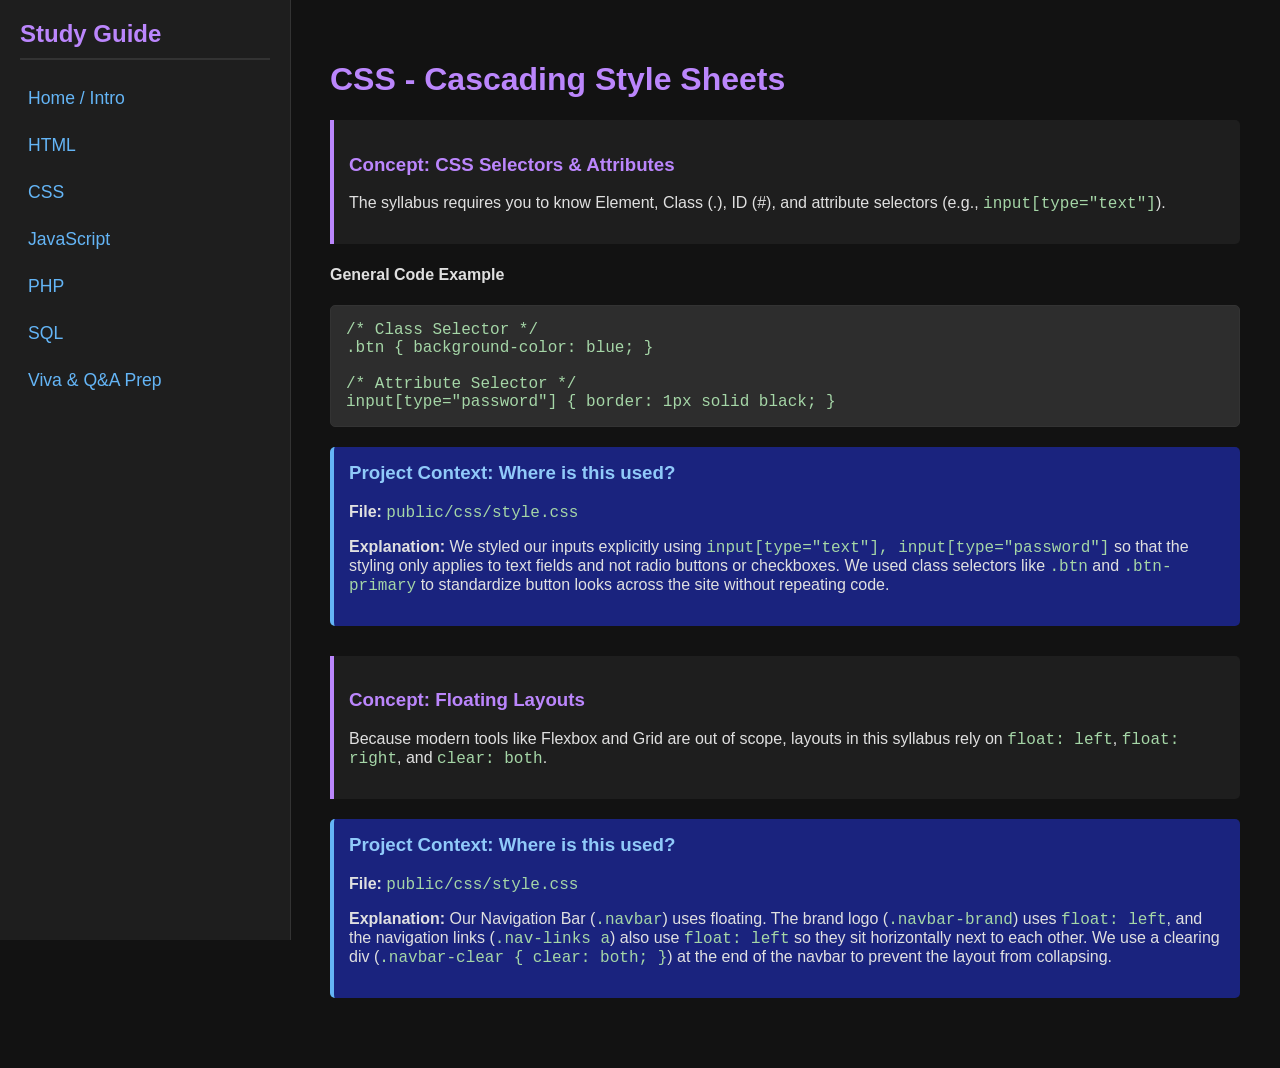
==== GUIDE/css.html @ c11701c4 "docs: add comprehensive study guide and viva prep" ====
<!DOCTYPE html>
<html lang="en">
<head>
    <meta charset="UTF-8">
    <meta name="viewport" content="width=device-width, initial-scale=1.0">
    <title>CSS - Cascading Style Sheets - Study Guide</title>
    <link rel="stylesheet" href="assets/style.css">
</head>
<body>
    <div class="sidebar">
        <h2>Study Guide</h2>
        <ul>
            <li><a href="index.html">Home / Intro</a></li>
            <li><a href="html.html">HTML</a></li>
            <li><a href="css.html">CSS</a></li>
            <li><a href="js.html">JavaScript</a></li>
            <li><a href="php.html">PHP</a></li>
            <li><a href="sql.html">SQL</a></li>
            <li><a href="viva.html">Viva & Q&A Prep</a></li>
        </ul>
    </div>
    <div class="content">
        <h1>CSS - Cascading Style Sheets</h1>
        
<div class="concept-box">
    <h3>Concept: CSS Selectors & Attributes</h3>
    <p>The syllabus requires you to know Element, Class (.), ID (#), and attribute selectors (e.g., <code>input[type="text"]</code>).</p>
</div>

<div class="code-example">
    <h4>General Code Example</h4>
    <pre><code>/* Class Selector */
.btn { background-color: blue; }

/* Attribute Selector */
input[type="password"] { border: 1px solid black; }</code></pre>
</div>

<div class="project-context">
    <h3>Project Context: Where is this used?</h3>
    <p><strong>File:</strong> <code>public/css/style.css</code></p>
    <p><strong>Explanation:</strong> We styled our inputs explicitly using <code>input[type="text"], input[type="password"]</code> so that the styling only applies to text fields and not radio buttons or checkboxes. We used class selectors like <code>.btn</code> and <code>.btn-primary</code> to standardize button looks across the site without repeating code.</p>
</div>

<div class="concept-box">
    <h3>Concept: Floating Layouts</h3>
    <p>Because modern tools like Flexbox and Grid are out of scope, layouts in this syllabus rely on <code>float: left</code>, <code>float: right</code>, and <code>clear: both</code>.</p>
</div>

<div class="project-context">
    <h3>Project Context: Where is this used?</h3>
    <p><strong>File:</strong> <code>public/css/style.css</code></p>
    <p><strong>Explanation:</strong> Our Navigation Bar (<code>.navbar</code>) uses floating. The brand logo (<code>.navbar-brand</code>) uses <code>float: left</code>, and the navigation links (<code>.nav-links a</code>) also use <code>float: left</code> so they sit horizontally next to each other. We use a clearing div (<code>.navbar-clear { clear: both; }</code>) at the end of the navbar to prevent the layout from collapsing.</p>
</div>

    </div>
</body>
</html>
---- GUIDE/assets/style.css ----
:root {
    --bg-color: #121212;
    --sidebar-bg: #1e1e1e;
    --text-color: #e0e0e0;
    --link-color: #64b5f6;
    --link-hover: #90caf9;
    --border-color: #333333;
    --code-bg: #2d2d2d;
    --accent: #bb86fc;
}

body {
    margin: 0;
    font-family: 'Segoe UI', Tahoma, Geneva, Verdana, sans-serif;
    background-color: var(--bg-color);
    color: var(--text-color);
    display: flex;
    min-height: 100vh;
}

.sidebar {
    width: 250px;
    background-color: var(--sidebar-bg);
    padding: 20px;
    border-right: 1px solid var(--border-color);
    position: fixed;
    height: 100vh;
    overflow-y: auto;
}

.sidebar h2 {
    color: var(--accent);
    margin-top: 0;
    border-bottom: 2px solid var(--border-color);
    padding-bottom: 10px;
}

.sidebar ul {
    list-style-type: none;
    padding: 0;
}

.sidebar ul li {
    margin-bottom: 10px;
}

.sidebar ul li a {
    color: var(--link-color);
    text-decoration: none;
    font-size: 1.1em;
    display: block;
    padding: 8px;
    border-radius: 4px;
}

.sidebar ul li a:hover {
    background-color: var(--border-color);
    color: var(--link-hover);
}

.content {
    margin-left: 290px;
    padding: 40px;
    max-width: 1000px;
    flex-grow: 1;
}

h1, h2, h3 {
    color: var(--accent);
}

a {
    color: var(--link-color);
}

a:hover {
    color: var(--link-hover);
}

pre {
    background-color: var(--code-bg);
    padding: 15px;
    border-radius: 5px;
    overflow-x: auto;
    border: 1px solid var(--border-color);
}

code {
    font-family: 'Courier New', Courier, monospace;
    color: #a5d6a7;
}

.concept-box {
    background-color: var(--sidebar-bg);
    border-left: 4px solid var(--accent);
    padding: 15px;
    margin-bottom: 20px;
    border-radius: 0 5px 5px 0;
}

.code-example {
    margin-bottom: 20px;
}

.project-context {
    background-color: #1a237e; /* deep blue */
    padding: 15px;
    border-radius: 5px;
    margin-bottom: 30px;
    border-left: 4px solid #64b5f6;
}
.project-context h3 {
    color: #90caf9;
    margin-top: 0;
}
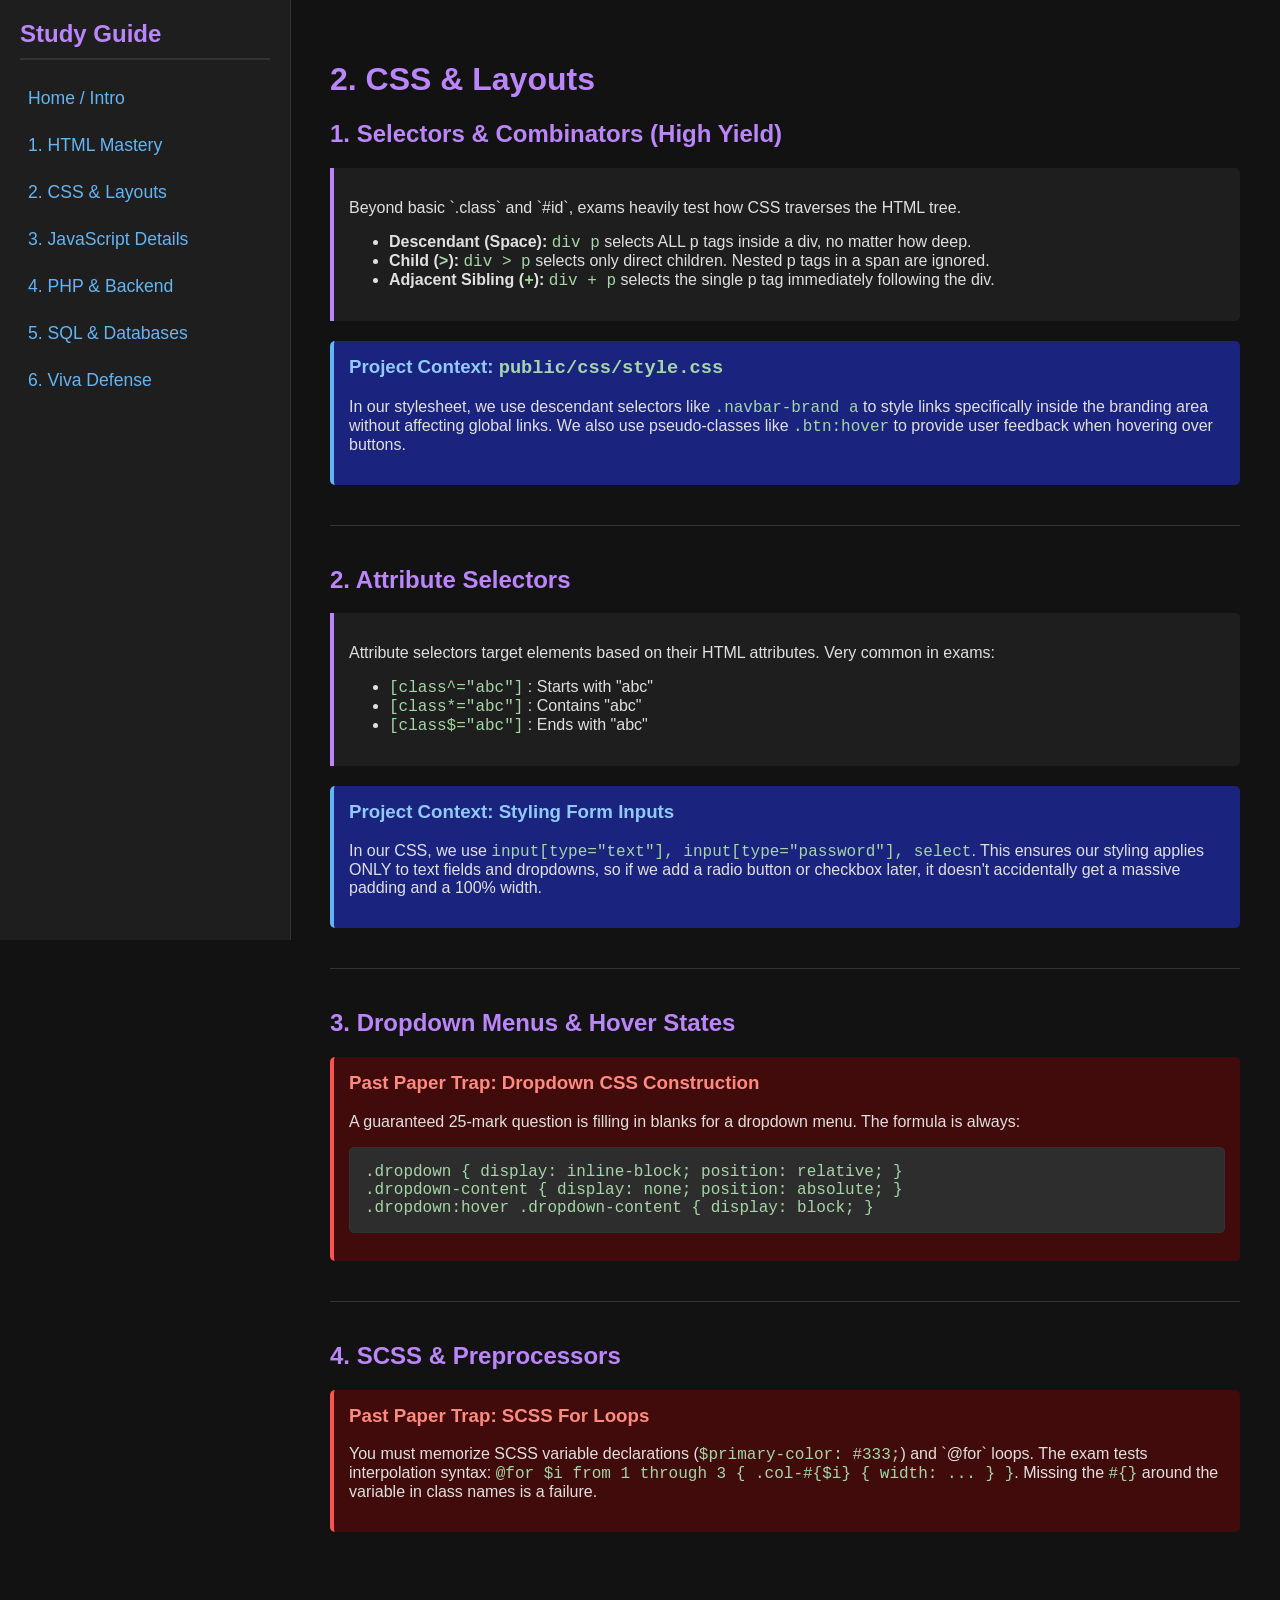
==== commit 30bf5591: "docs: overhaul study guide with massive detail, past paper traps, and codebase viva defense" ====
--- a/GUIDE/css.html
+++ b/GUIDE/css.html
@@ -4,54 +4,78 @@
 <head>
     <meta charset="UTF-8">
     <meta name="viewport" content="width=device-width, initial-scale=1.0">
-    <title>CSS - Cascading Style Sheets - Study Guide</title>
+    <title>2. CSS & Layouts - Comprehensive Study Guide</title>
     <link rel="stylesheet" href="assets/style.css">
+    <style>
+        .concept-box { background-color: #1e1e1e; border-left: 4px solid #bb86fc; padding: 15px; margin-bottom: 20px; border-radius: 0 5px 5px 0; }
+        .code-example { margin-bottom: 20px; }
+        .project-context { background-color: #1a237e; padding: 15px; border-radius: 5px; margin-bottom: 30px; border-left: 4px solid #64b5f6; }
+        .project-context h3 { color: #90caf9; margin-top: 0; }
+        .past-paper-trap { background-color: #420b0b; padding: 15px; border-radius: 5px; margin-bottom: 30px; border-left: 4px solid #ff5252; }
+        .past-paper-trap h3 { color: #ff8a80; margin-top: 0; }
+        hr { border: 0; height: 1px; background: #333; margin: 40px 0; }
+    </style>
 </head>
 <body>
     <div class="sidebar">
         <h2>Study Guide</h2>
         <ul>
             <li><a href="index.html">Home / Intro</a></li>
-            <li><a href="html.html">HTML</a></li>
-            <li><a href="css.html">CSS</a></li>
-            <li><a href="js.html">JavaScript</a></li>
-            <li><a href="php.html">PHP</a></li>
-            <li><a href="sql.html">SQL</a></li>
-            <li><a href="viva.html">Viva & Q&A Prep</a></li>
+            <li><a href="html.html">1. HTML Mastery</a></li>
+            <li><a href="css.html">2. CSS & Layouts</a></li>
+            <li><a href="js.html">3. JavaScript Details</a></li>
+            <li><a href="php.html">4. PHP & Backend</a></li>
+            <li><a href="sql.html">5. SQL & Databases</a></li>
+            <li><a href="viva.html">6. Viva Defense</a></li>
         </ul>
     </div>
     <div class="content">
-        <h1>CSS - Cascading Style Sheets</h1>
+        <h1>2. CSS & Layouts</h1>
         
+<h2>1. Selectors & Combinators (High Yield)</h2>
 <div class="concept-box">
-    <h3>Concept: CSS Selectors & Attributes</h3>
-    <p>The syllabus requires you to know Element, Class (.), ID (#), and attribute selectors (e.g., <code>input[type="text"]</code>).</p>
+    <p>Beyond basic `.class` and `#id`, exams heavily test how CSS traverses the HTML tree.</p>
+    <ul>
+        <li><strong>Descendant (Space):</strong> <code>div p</code> selects ALL p tags inside a div, no matter how deep.</li>
+        <li><strong>Child (<code>></code>):</strong> <code>div > p</code> selects only direct children. Nested p tags in a span are ignored.</li>
+        <li><strong>Adjacent Sibling (<code>+</code>):</strong> <code>div + p</code> selects the single p tag immediately following the div.</li>
+    </ul>
 </div>
+<div class="project-context">
+    <h3>Project Context: <code>public/css/style.css</code></h3>
+    <p>In our stylesheet, we use descendant selectors like <code>.navbar-brand a</code> to style links specifically inside the branding area without affecting global links. We also use pseudo-classes like <code>.btn:hover</code> to provide user feedback when hovering over buttons.</p>
+</div>
+<hr>
 
-<div class="code-example">
-    <h4>General Code Example</h4>
-    <pre><code>/* Class Selector */
-.btn { background-color: blue; }
+<h2>2. Attribute Selectors</h2>
+<div class="concept-box">
+    <p>Attribute selectors target elements based on their HTML attributes. Very common in exams:</p>
+    <ul>
+        <li><code>[class^="abc"]</code> : Starts with "abc"</li>
+        <li><code>[class*="abc"]</code> : Contains "abc"</li>
+        <li><code>[class$="abc"]</code> : Ends with "abc"</li>
+    </ul>
+</div>
+<div class="project-context">
+    <h3>Project Context: Styling Form Inputs</h3>
+    <p>In our CSS, we use <code>input[type="text"], input[type="password"], select</code>. This ensures our styling applies ONLY to text fields and dropdowns, so if we add a radio button or checkbox later, it doesn't accidentally get a massive padding and a 100% width.</p>
+</div>
+<hr>
 
-/* Attribute Selector */
-input[type="password"] { border: 1px solid black; }</code></pre>
+<h2>3. Dropdown Menus & Hover States</h2>
+<div class="past-paper-trap">
+    <h3>Past Paper Trap: Dropdown CSS Construction</h3>
+    <p>A guaranteed 25-mark question is filling in blanks for a dropdown menu. The formula is always:</p>
+    <pre><code>.dropdown { display: inline-block; position: relative; }
+.dropdown-content { display: none; position: absolute; }
+.dropdown:hover .dropdown-content { display: block; }</code></pre>
 </div>
+<hr>
 
-<div class="project-context">
-    <h3>Project Context: Where is this used?</h3>
-    <p><strong>File:</strong> <code>public/css/style.css</code></p>
-    <p><strong>Explanation:</strong> We styled our inputs explicitly using <code>input[type="text"], input[type="password"]</code> so that the styling only applies to text fields and not radio buttons or checkboxes. We used class selectors like <code>.btn</code> and <code>.btn-primary</code> to standardize button looks across the site without repeating code.</p>
-</div>
-
-<div class="concept-box">
-    <h3>Concept: Floating Layouts</h3>
-    <p>Because modern tools like Flexbox and Grid are out of scope, layouts in this syllabus rely on <code>float: left</code>, <code>float: right</code>, and <code>clear: both</code>.</p>
-</div>
-
-<div class="project-context">
-    <h3>Project Context: Where is this used?</h3>
-    <p><strong>File:</strong> <code>public/css/style.css</code></p>
-    <p><strong>Explanation:</strong> Our Navigation Bar (<code>.navbar</code>) uses floating. The brand logo (<code>.navbar-brand</code>) uses <code>float: left</code>, and the navigation links (<code>.nav-links a</code>) also use <code>float: left</code> so they sit horizontally next to each other. We use a clearing div (<code>.navbar-clear { clear: both; }</code>) at the end of the navbar to prevent the layout from collapsing.</p>
+<h2>4. SCSS & Preprocessors</h2>
+<div class="past-paper-trap">
+    <h3>Past Paper Trap: SCSS For Loops</h3>
+    <p>You must memorize SCSS variable declarations (<code>$primary-color: #333;</code>) and `@for` loops. The exam tests interpolation syntax: <code>@for $i from 1 through 3 { .col-#{$i} { width: ... } }</code>. Missing the <code>#{}</code> around the variable in class names is a failure.</p>
 </div>
 
     </div>
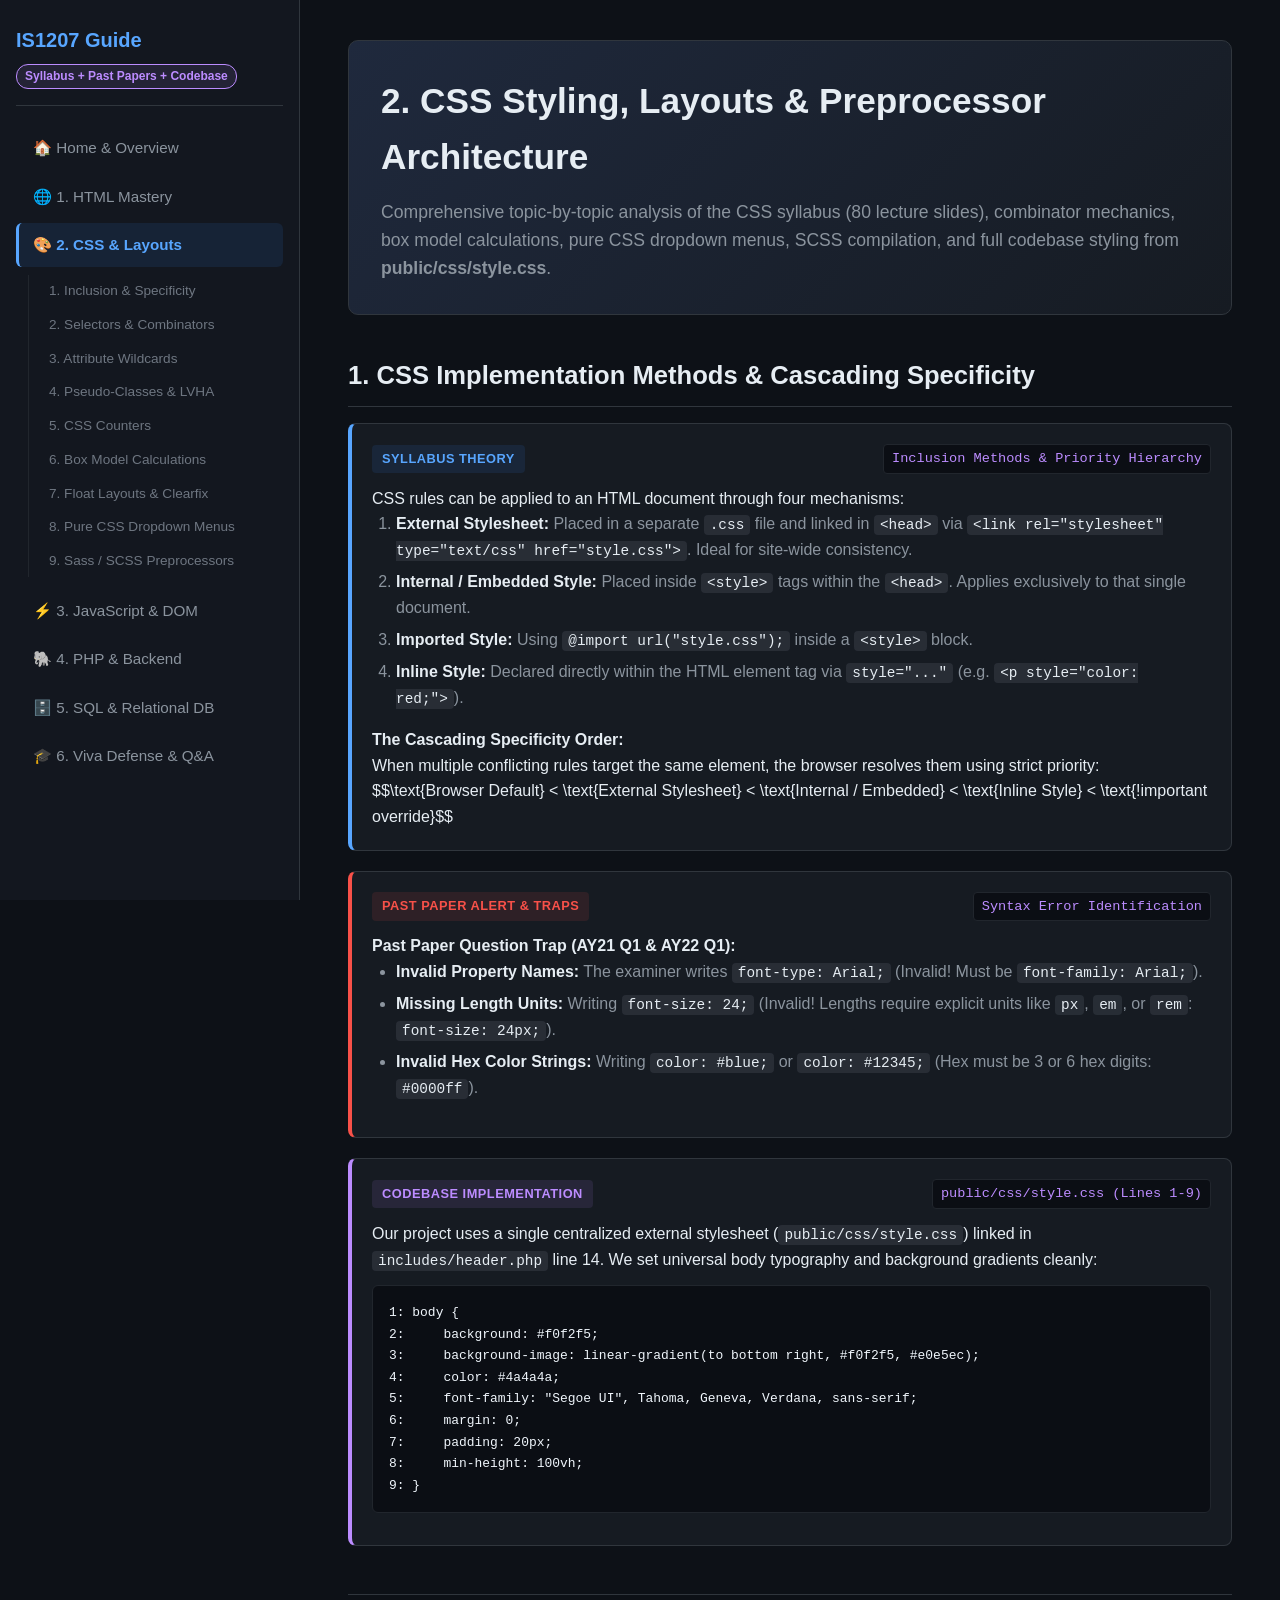
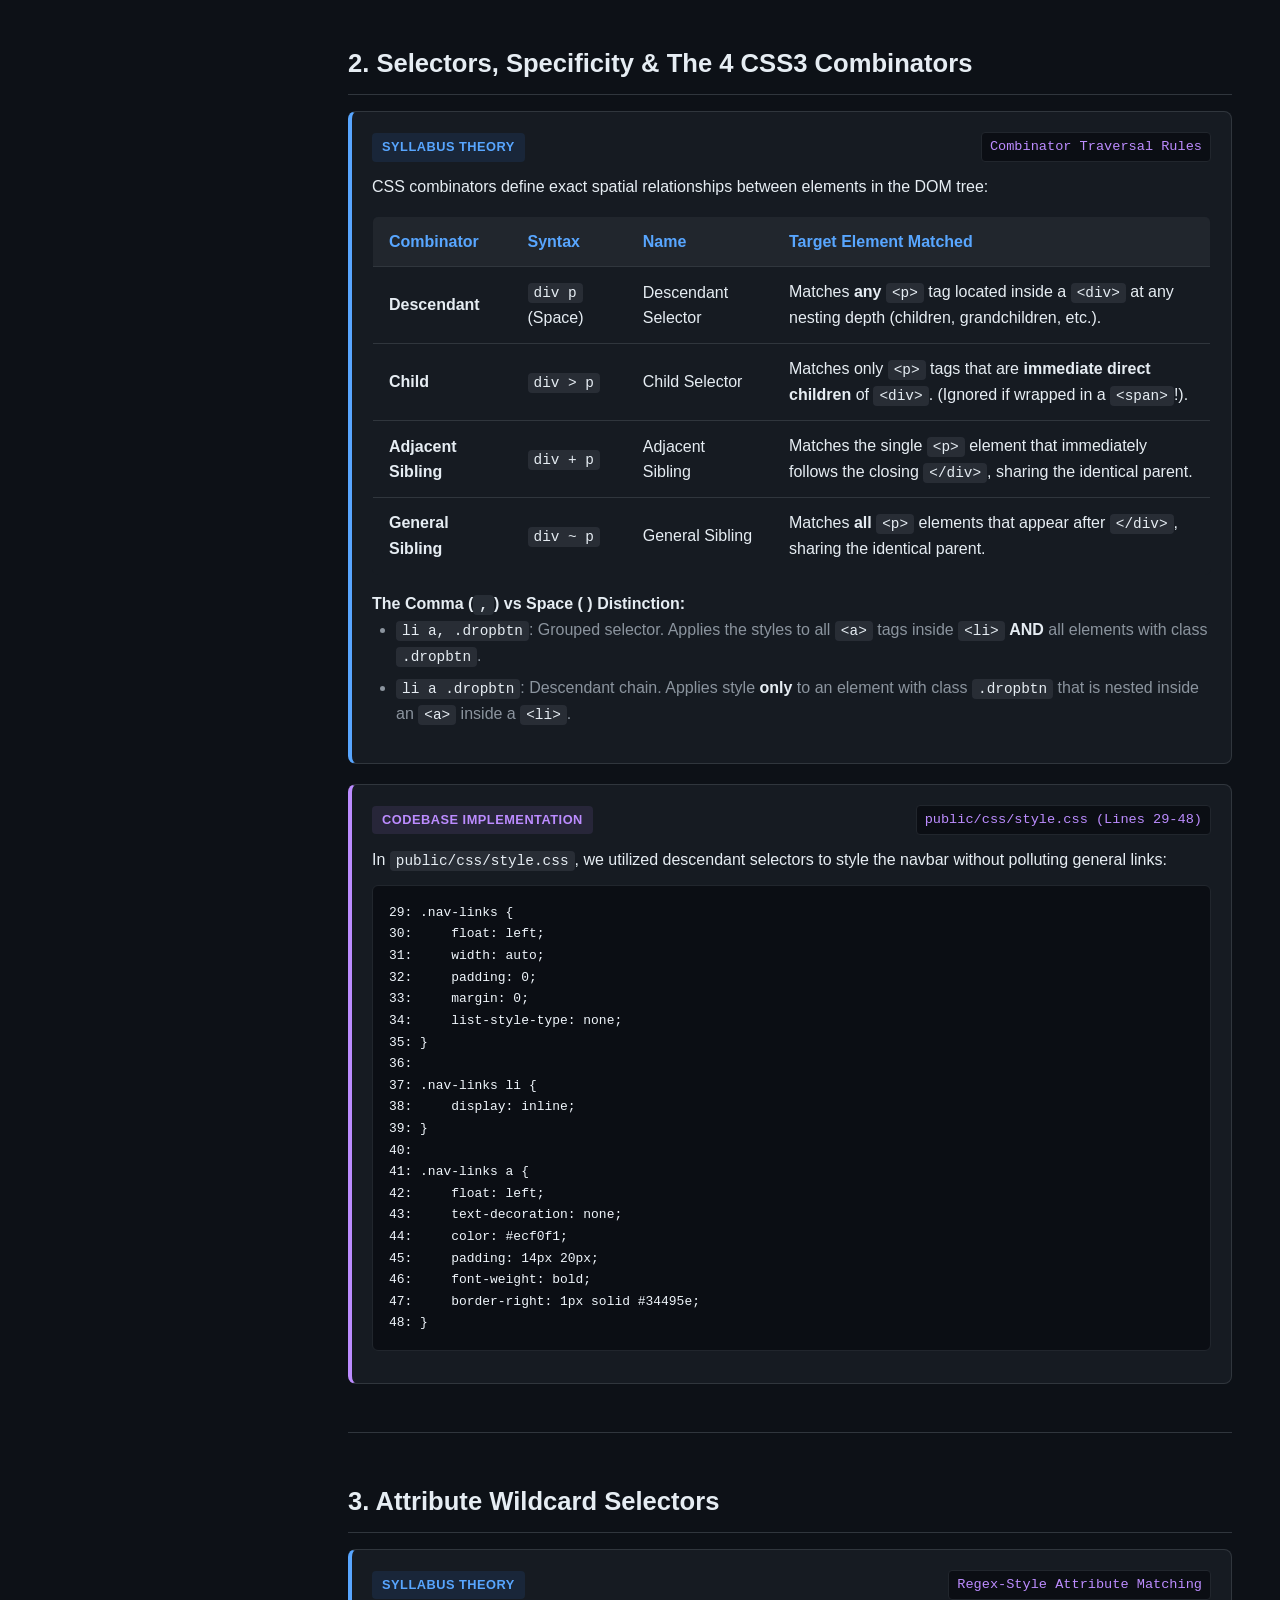
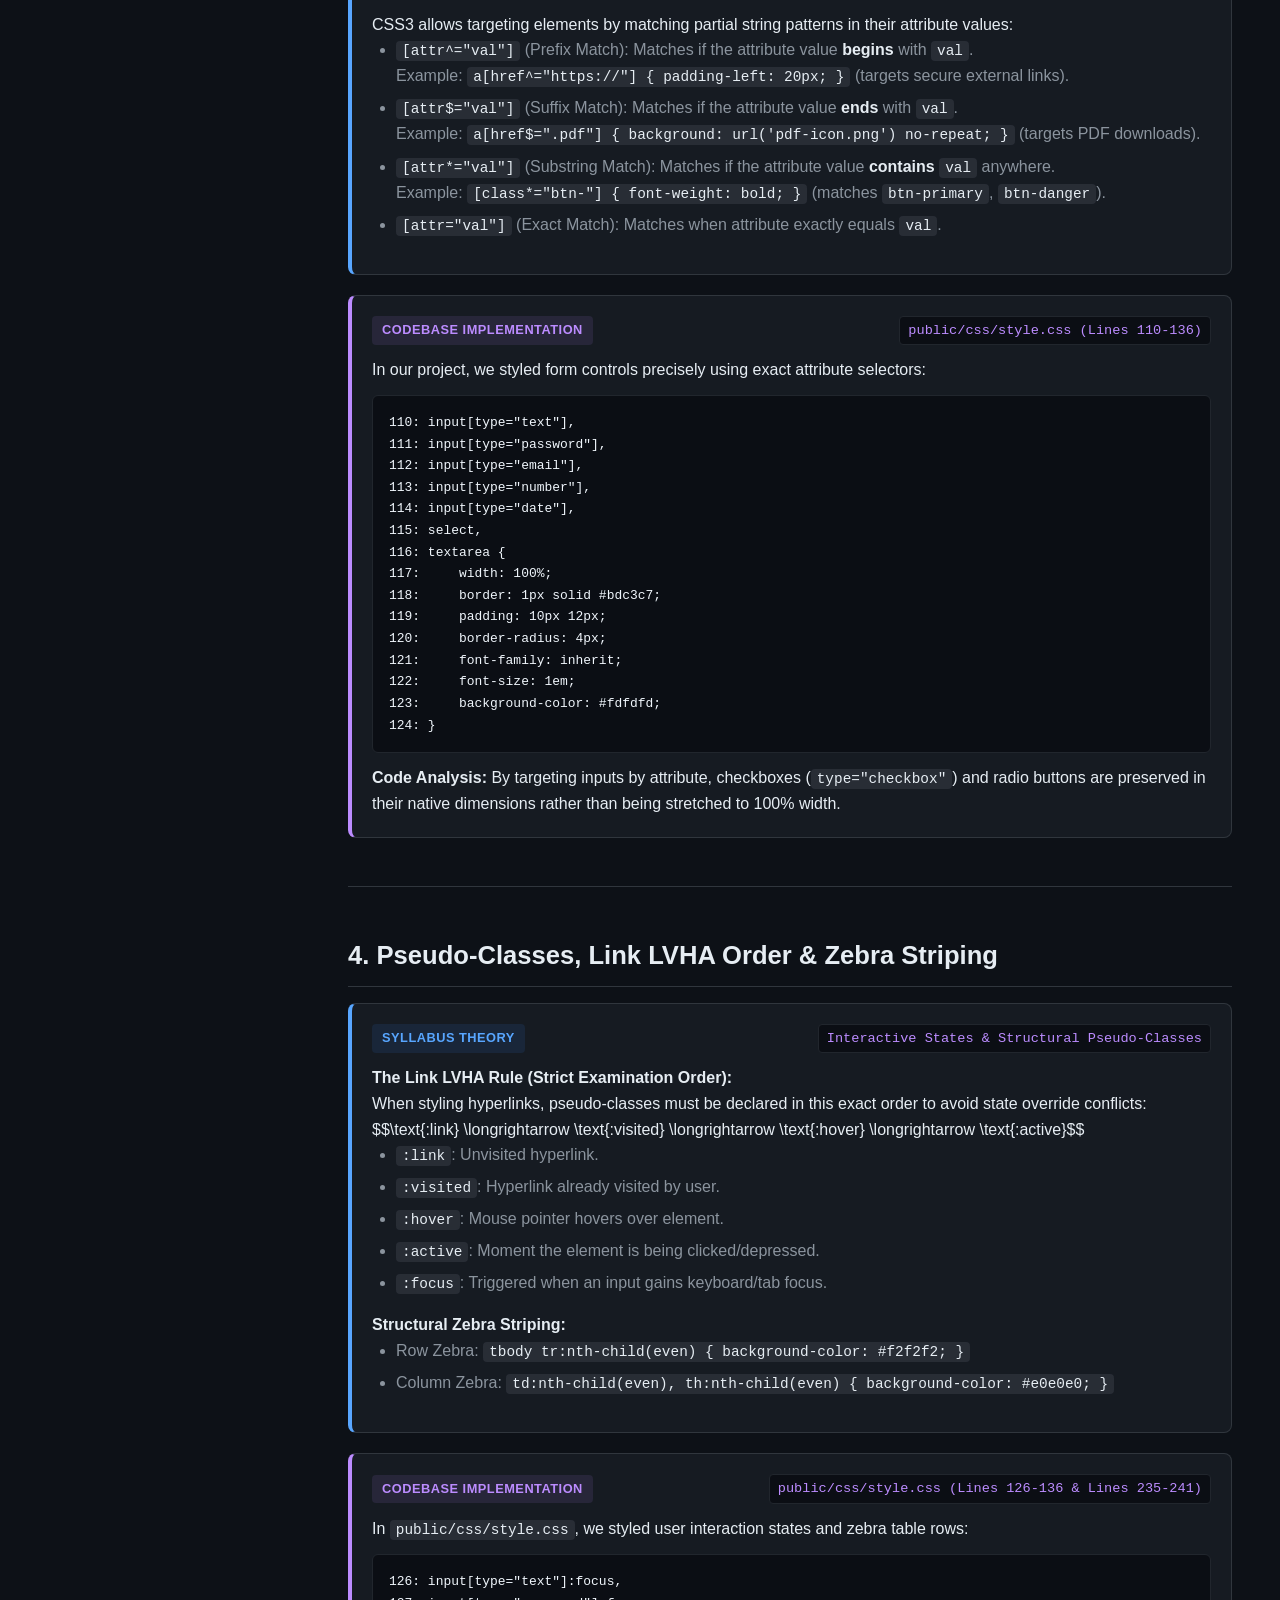
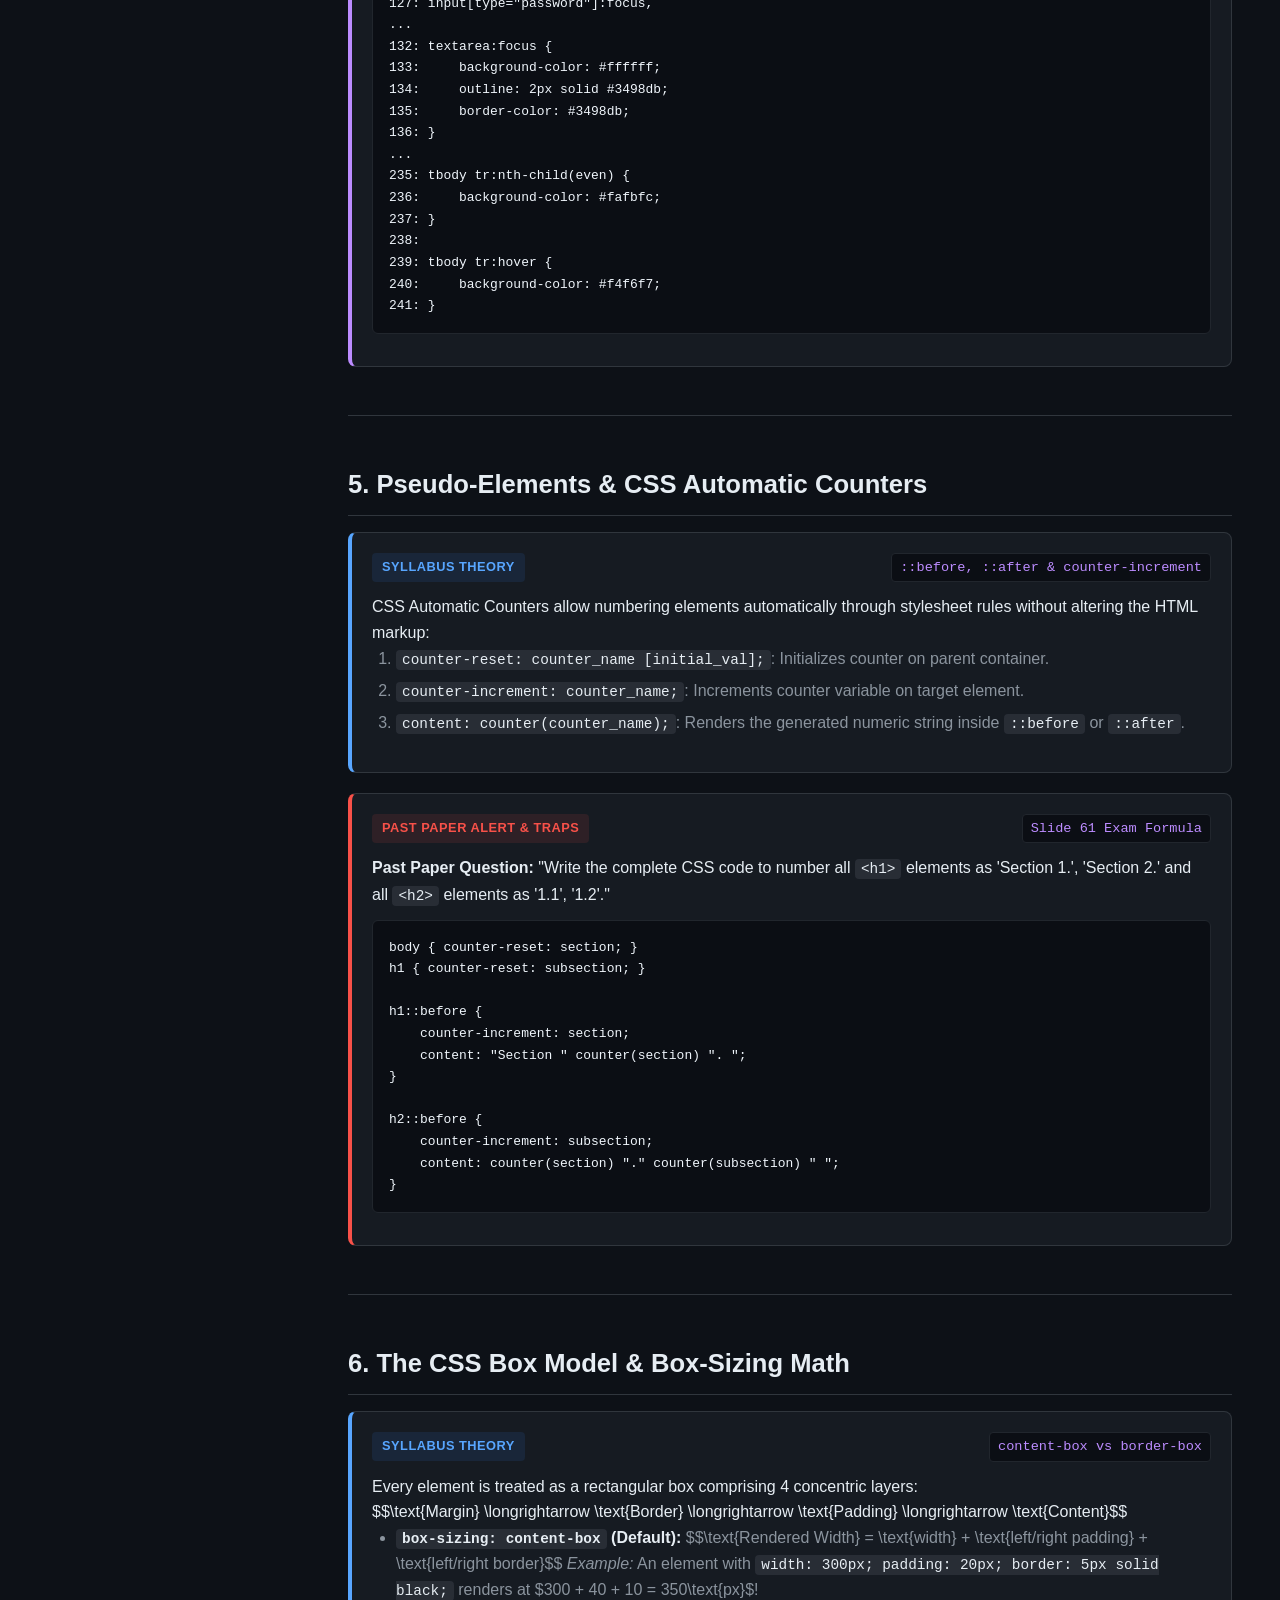
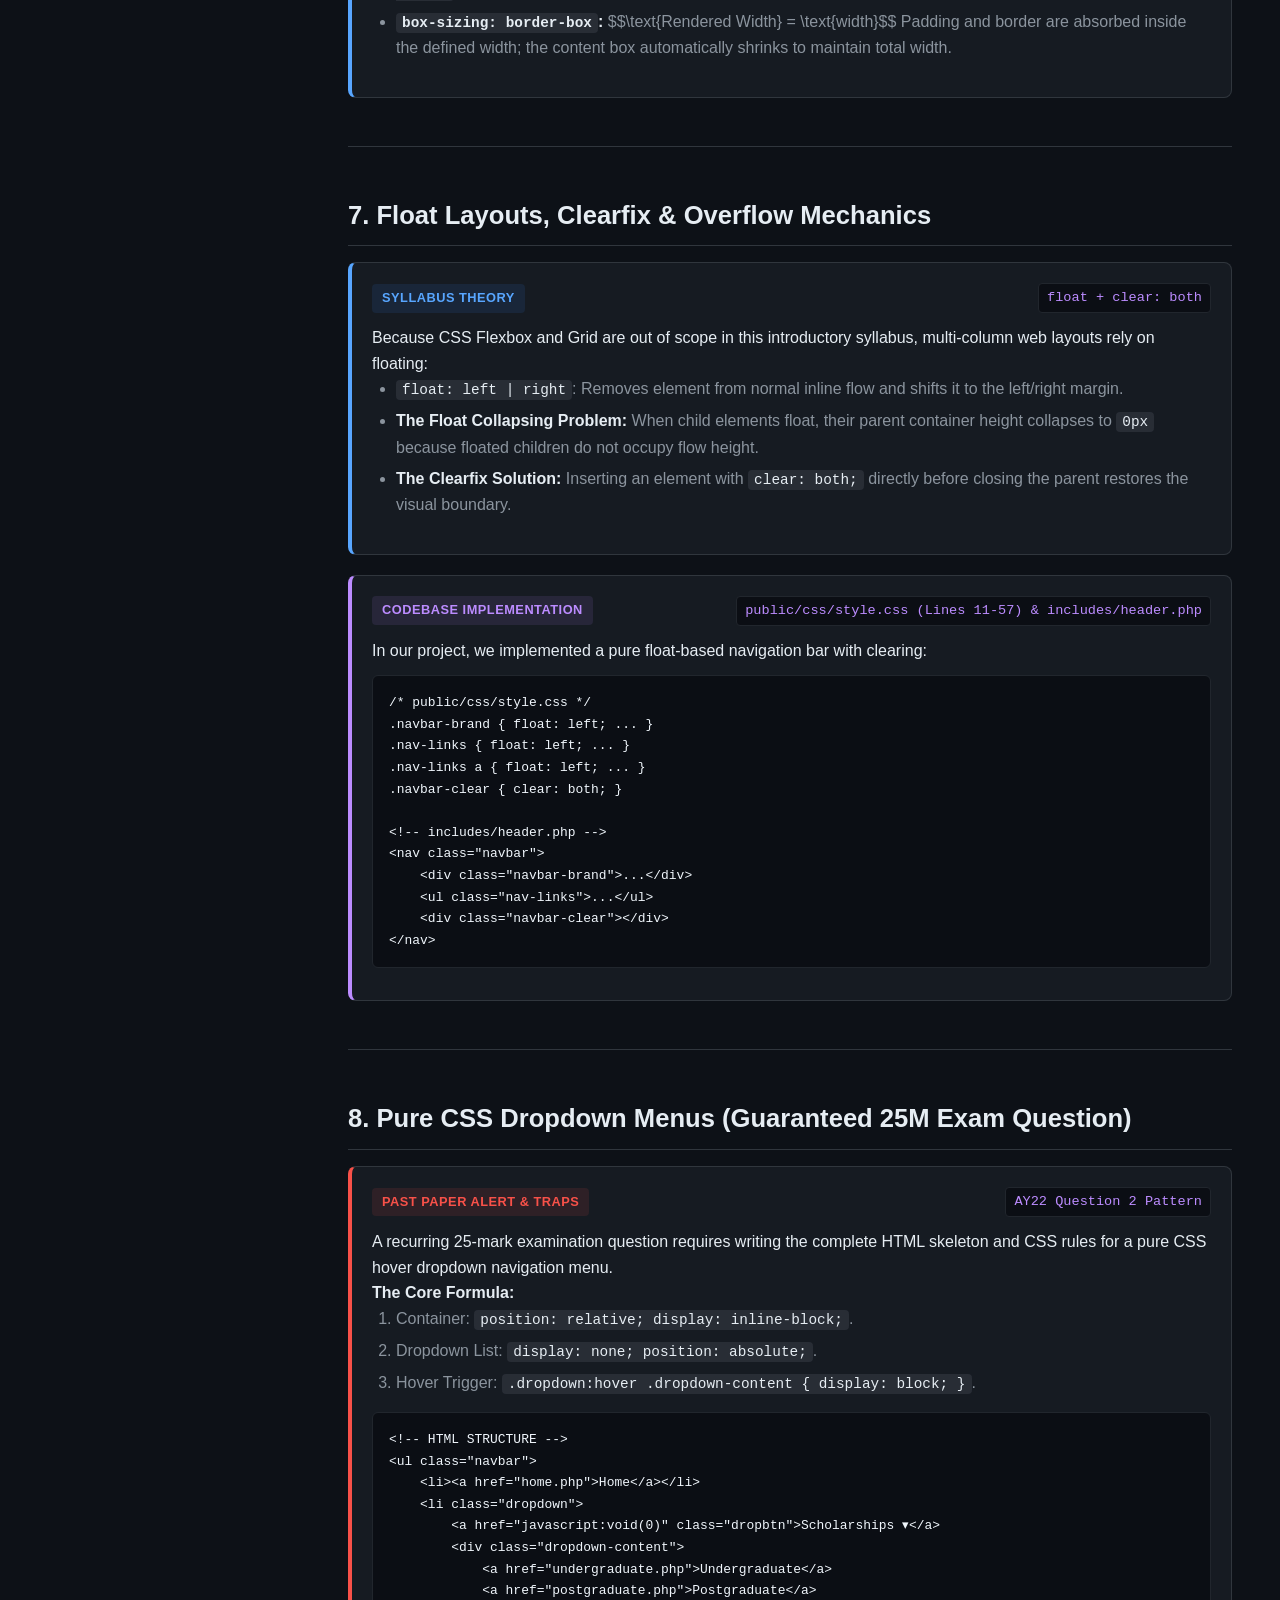
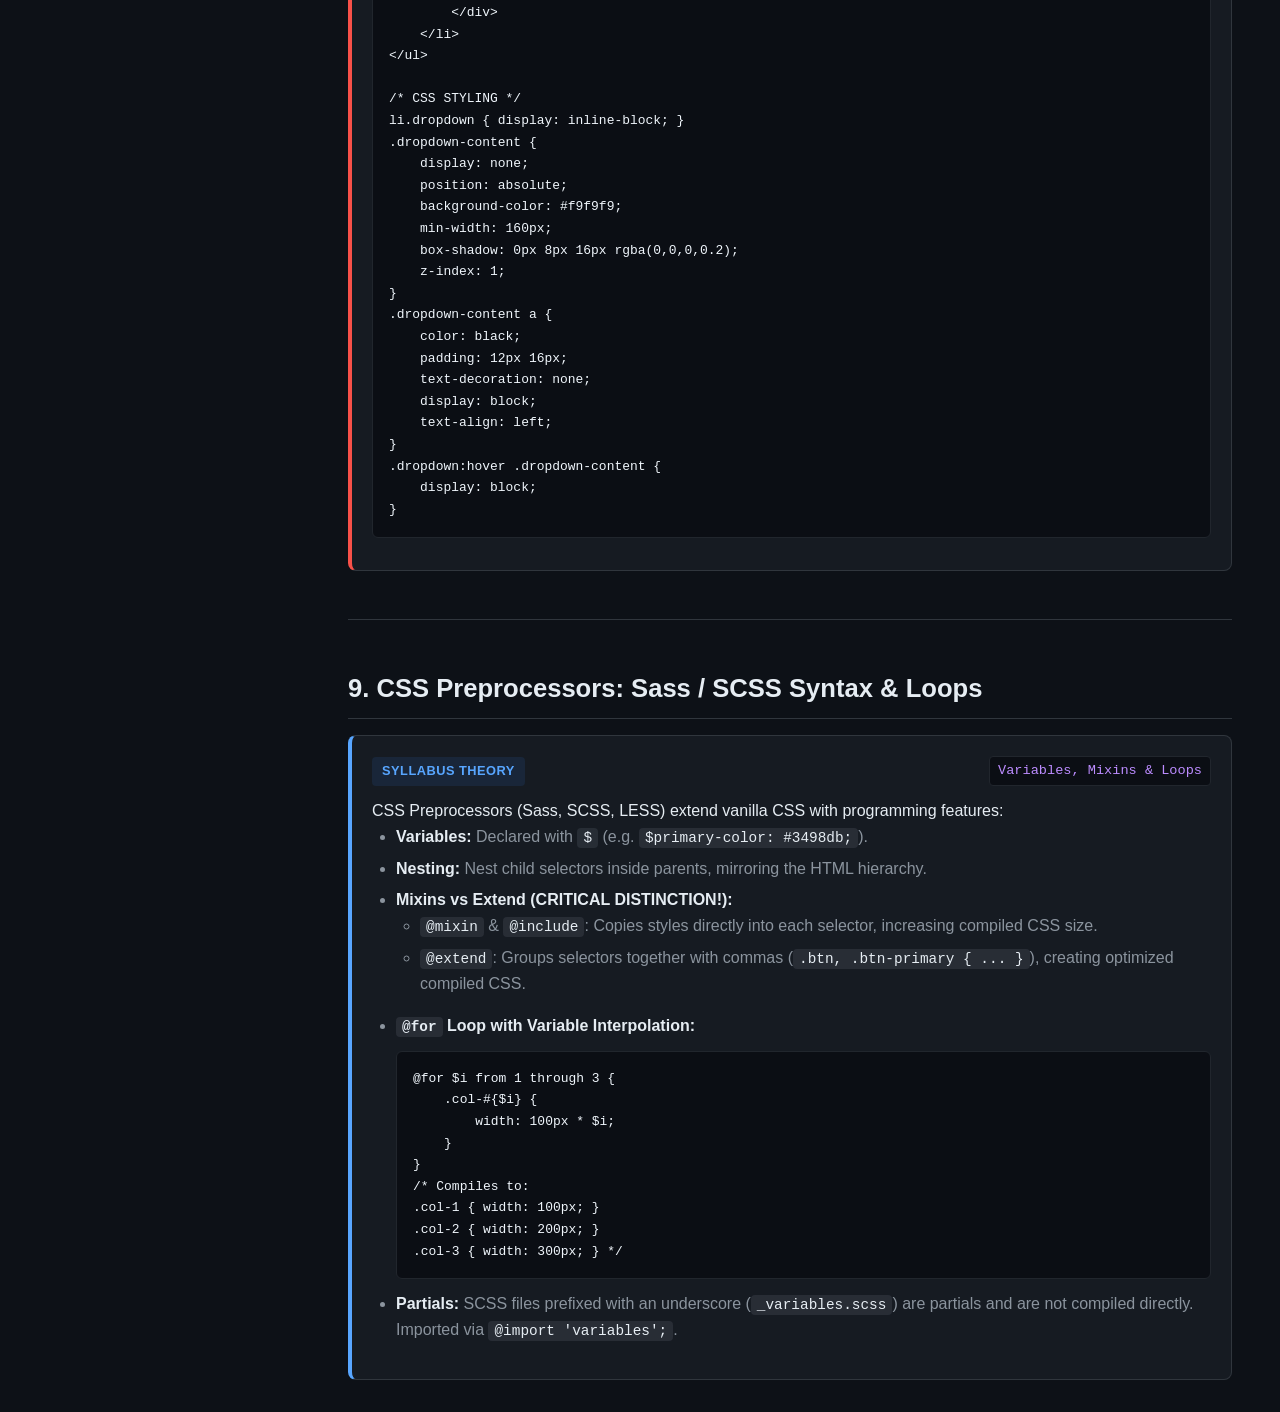
==== commit 10d56ed1: "docs: complete exhaustive IS1207 study guide and viva master defense portal" ====
--- a/GUIDE/css.html
+++ b/GUIDE/css.html
@@ -1,83 +1,475 @@
-
 <!DOCTYPE html>
 <html lang="en">
 <head>
     <meta charset="UTF-8">
     <meta name="viewport" content="width=device-width, initial-scale=1.0">
-    <title>2. CSS & Layouts - Comprehensive Study Guide</title>
+    <title>CSS Styling & Preprocessor Architecture | IS1207 Complete Study Guide</title>
     <link rel="stylesheet" href="assets/style.css">
-    <style>
-        .concept-box { background-color: #1e1e1e; border-left: 4px solid #bb86fc; padding: 15px; margin-bottom: 20px; border-radius: 0 5px 5px 0; }
-        .code-example { margin-bottom: 20px; }
-        .project-context { background-color: #1a237e; padding: 15px; border-radius: 5px; margin-bottom: 30px; border-left: 4px solid #64b5f6; }
-        .project-context h3 { color: #90caf9; margin-top: 0; }
-        .past-paper-trap { background-color: #420b0b; padding: 15px; border-radius: 5px; margin-bottom: 30px; border-left: 4px solid #ff5252; }
-        .past-paper-trap h3 { color: #ff8a80; margin-top: 0; }
-        hr { border: 0; height: 1px; background: #333; margin: 40px 0; }
-    </style>
 </head>
 <body>
-    <div class="sidebar">
-        <h2>Study Guide</h2>
-        <ul>
-            <li><a href="index.html">Home / Intro</a></li>
-            <li><a href="html.html">1. HTML Mastery</a></li>
-            <li><a href="css.html">2. CSS & Layouts</a></li>
-            <li><a href="js.html">3. JavaScript Details</a></li>
-            <li><a href="php.html">4. PHP & Backend</a></li>
-            <li><a href="sql.html">5. SQL & Databases</a></li>
-            <li><a href="viva.html">6. Viva Defense</a></li>
-        </ul>
-    </div>
-    <div class="content">
-        <h1>2. CSS & Layouts</h1>
+    <aside class="sidebar">
+        <div class="sidebar-header">
+            <h2>IS1207 Guide</h2>
+            <span class="badge">Syllabus + Past Papers + Codebase</span>
+        </div>
+        <nav class="sidebar-nav">
+            <a href="index.html" class="nav-item ">🏠 Home & Overview</a>
+<a href="html.html" class="nav-item ">🌐 1. HTML Mastery</a>
+<a href="css.html" class="nav-item active">🎨 2. CSS & Layouts</a>
+<div class="sub-nav">
+  <a href="#sec1">1. Inclusion & Specificity</a>
+  <a href="#sec2">2. Selectors & Combinators</a>
+  <a href="#sec3">3. Attribute Wildcards</a>
+  <a href="#sec4">4. Pseudo-Classes & LVHA</a>
+  <a href="#sec5">5. CSS Counters</a>
+  <a href="#sec6">6. Box Model Calculations</a>
+  <a href="#sec7">7. Float Layouts & Clearfix</a>
+  <a href="#sec8">8. Pure CSS Dropdown Menus</a>
+  <a href="#sec9">9. Sass / SCSS Preprocessors</a>
+</div>
+<a href="js.html" class="nav-item ">⚡ 3. JavaScript & DOM</a>
+<a href="php.html" class="nav-item ">🐘 4. PHP & Backend</a>
+<a href="sql.html" class="nav-item ">🗄️ 5. SQL & Relational DB</a>
+<a href="viva.html" class="nav-item ">🎓 6. Viva Defense & Q&A</a>
+
+        </nav>
+    </aside>
+    <main class="main-wrapper">
         
-<h2>1. Selectors & Combinators (High Yield)</h2>
-<div class="concept-box">
-    <p>Beyond basic `.class` and `#id`, exams heavily test how CSS traverses the HTML tree.</p>
-    <ul>
-        <li><strong>Descendant (Space):</strong> <code>div p</code> selects ALL p tags inside a div, no matter how deep.</li>
-        <li><strong>Child (<code>></code>):</strong> <code>div > p</code> selects only direct children. Nested p tags in a span are ignored.</li>
-        <li><strong>Adjacent Sibling (<code>+</code>):</strong> <code>div + p</code> selects the single p tag immediately following the div.</li>
-    </ul>
-</div>
-<div class="project-context">
-    <h3>Project Context: <code>public/css/style.css</code></h3>
-    <p>In our stylesheet, we use descendant selectors like <code>.navbar-brand a</code> to style links specifically inside the branding area without affecting global links. We also use pseudo-classes like <code>.btn:hover</code> to provide user feedback when hovering over buttons.</p>
-</div>
-<hr>
-
-<h2>2. Attribute Selectors</h2>
-<div class="concept-box">
-    <p>Attribute selectors target elements based on their HTML attributes. Very common in exams:</p>
-    <ul>
-        <li><code>[class^="abc"]</code> : Starts with "abc"</li>
-        <li><code>[class*="abc"]</code> : Contains "abc"</li>
-        <li><code>[class$="abc"]</code> : Ends with "abc"</li>
-    </ul>
-</div>
-<div class="project-context">
-    <h3>Project Context: Styling Form Inputs</h3>
-    <p>In our CSS, we use <code>input[type="text"], input[type="password"], select</code>. This ensures our styling applies ONLY to text fields and dropdowns, so if we add a radio button or checkbox later, it doesn't accidentally get a massive padding and a 100% width.</p>
-</div>
-<hr>
-
-<h2>3. Dropdown Menus & Hover States</h2>
-<div class="past-paper-trap">
-    <h3>Past Paper Trap: Dropdown CSS Construction</h3>
-    <p>A guaranteed 25-mark question is filling in blanks for a dropdown menu. The formula is always:</p>
-    <pre><code>.dropdown { display: inline-block; position: relative; }
-.dropdown-content { display: none; position: absolute; }
-.dropdown:hover .dropdown-content { display: block; }</code></pre>
-</div>
-<hr>
-
-<h2>4. SCSS & Preprocessors</h2>
-<div class="past-paper-trap">
-    <h3>Past Paper Trap: SCSS For Loops</h3>
-    <p>You must memorize SCSS variable declarations (<code>$primary-color: #333;</code>) and `@for` loops. The exam tests interpolation syntax: <code>@for $i from 1 through 3 { .col-#{$i} { width: ... } }</code>. Missing the <code>#{}</code> around the variable in class names is a failure.</p>
-</div>
-
-    </div>
+<div class="hero-banner">
+    <h1>2. CSS Styling, Layouts &amp; Preprocessor Architecture</h1>
+    <p>Comprehensive topic-by-topic analysis of the CSS syllabus (80 lecture slides), combinator mechanics, box model calculations, pure CSS dropdown menus, SCSS compilation, and full codebase styling from <strong>public/css/style.css</strong>.</p>
+</div>
+
+<!-- SECTION 1 -->
+<div id="sec1" class="section-anchor"></div>
+<h2 class="topic-title">1. CSS Implementation Methods &amp; Cascading Specificity</h2>
+
+<div class="box box-concept">
+    <div class="box-header">
+        <span class="box-tag">Syllabus Theory</span>
+        <span class="file-badge">Inclusion Methods &amp; Priority Hierarchy</span>
+    </div>
+    <p>CSS rules can be applied to an HTML document through four mechanisms:</p>
+    <ol>
+        <li><strong>External Stylesheet:</strong> Placed in a separate <code>.css</code> file and linked in <code>&lt;head&gt;</code> via <code>&lt;link rel="stylesheet" type="text/css" href="style.css"&gt;</code>. Ideal for site-wide consistency.</li>
+        <li><strong>Internal / Embedded Style:</strong> Placed inside <code>&lt;style&gt;</code> tags within the <code>&lt;head&gt;</code>. Applies exclusively to that single document.</li>
+        <li><strong>Imported Style:</strong> Using <code>@import url("style.css");</code> inside a <code>&lt;style&gt;</code> block.</li>
+        <li><strong>Inline Style:</strong> Declared directly within the HTML element tag via <code>style="..."</code> (e.g. <code>&lt;p style="color: red;"&gt;</code>).</li>
+    </ol>
+    <p><strong>The Cascading Specificity Order:</strong></p>
+    <p>When multiple conflicting rules target the same element, the browser resolves them using strict priority:</p>
+    $$\text{Browser Default} &lt; \text{External Stylesheet} &lt; \text{Internal / Embedded} &lt; \text{Inline Style} &lt; \text{!important override}$$
+</div>
+
+<div class="box box-exam">
+    <div class="box-header">
+        <span class="box-tag">Past Paper Alert &amp; Traps</span>
+        <span class="file-badge">Syntax Error Identification</span>
+    </div>
+    <p><strong>Past Paper Question Trap (AY21 Q1 &amp; AY22 Q1):</strong></p>
+    <ul>
+        <li><strong>Invalid Property Names:</strong> The examiner writes <code>font-type: Arial;</code> (Invalid! Must be <code>font-family: Arial;</code>).</li>
+        <li><strong>Missing Length Units:</strong> Writing <code>font-size: 24;</code> (Invalid! Lengths require explicit units like <code>px</code>, <code>em</code>, or <code>rem</code>: <code>font-size: 24px;</code>).</li>
+        <li><strong>Invalid Hex Color Strings:</strong> Writing <code>color: #blue;</code> or <code>color: #12345;</code> (Hex must be 3 or 6 hex digits: <code>#0000ff</code>).</li>
+    </ul>
+</div>
+
+<div class="box box-codebase">
+    <div class="box-header">
+        <span class="box-tag">Codebase Implementation</span>
+        <span class="file-badge">public/css/style.css (Lines 1-9)</span>
+    </div>
+    <p>Our project uses a single centralized external stylesheet (<code>public/css/style.css</code>) linked in <code>includes/header.php</code> line 14. We set universal body typography and background gradients cleanly:</p>
+    <pre><code>1: body {
+2:     background: #f0f2f5;
+3:     background-image: linear-gradient(to bottom right, #f0f2f5, #e0e5ec);
+4:     color: #4a4a4a;
+5:     font-family: "Segoe UI", Tahoma, Geneva, Verdana, sans-serif;
+6:     margin: 0;
+7:     padding: 20px;
+8:     min-height: 100vh;
+9: }</code></pre>
+</div>
+
+<hr>
+
+<!-- SECTION 2 -->
+<div id="sec2" class="section-anchor"></div>
+<h2 class="topic-title">2. Selectors, Specificity &amp; The 4 CSS3 Combinators</h2>
+
+<div class="box box-concept">
+    <div class="box-header">
+        <span class="box-tag">Syllabus Theory</span>
+        <span class="file-badge">Combinator Traversal Rules</span>
+    </div>
+    <p>CSS combinators define exact spatial relationships between elements in the DOM tree:</p>
+    <table class="study-table">
+        <thead>
+            <tr>
+                <th>Combinator</th>
+                <th>Syntax</th>
+                <th>Name</th>
+                <th>Target Element Matched</th>
+            </tr>
+        </thead>
+        <tbody>
+            <tr>
+                <td><strong>Descendant</strong></td>
+                <td><code>div p</code> (Space)</td>
+                <td>Descendant Selector</td>
+                <td>Matches <strong>any</strong> <code>&lt;p&gt;</code> tag located inside a <code>&lt;div&gt;</code> at any nesting depth (children, grandchildren, etc.).</td>
+            </tr>
+            <tr>
+                <td><strong>Child</strong></td>
+                <td><code>div &gt; p</code></td>
+                <td>Child Selector</td>
+                <td>Matches only <code>&lt;p&gt;</code> tags that are <strong>immediate direct children</strong> of <code>&lt;div&gt;</code>. (Ignored if wrapped in a <code>&lt;span&gt;</code>!).</td>
+            </tr>
+            <tr>
+                <td><strong>Adjacent Sibling</strong></td>
+                <td><code>div + p</code></td>
+                <td>Adjacent Sibling</td>
+                <td>Matches the single <code>&lt;p&gt;</code> element that immediately follows the closing <code>&lt;/div&gt;</code>, sharing the identical parent.</td>
+            </tr>
+            <tr>
+                <td><strong>General Sibling</strong></td>
+                <td><code>div ~ p</code></td>
+                <td>General Sibling</td>
+                <td>Matches <strong>all</strong> <code>&lt;p&gt;</code> elements that appear after <code>&lt;/div&gt;</code>, sharing the identical parent.</td>
+            </tr>
+        </tbody>
+    </table>
+
+    <p><strong>The Comma (<code>,</code>) vs Space ( ) Distinction:</strong></p>
+    <ul>
+        <li><code>li a, .dropbtn</code>: Grouped selector. Applies the styles to all <code>&lt;a&gt;</code> tags inside <code>&lt;li&gt;</code> <strong>AND</strong> all elements with class <code>.dropbtn</code>.</li>
+        <li><code>li a .dropbtn</code>: Descendant chain. Applies style <strong>only</strong> to an element with class <code>.dropbtn</code> that is nested inside an <code>&lt;a&gt;</code> inside a <code>&lt;li&gt;</code>.</li>
+    </ul>
+</div>
+
+<div class="box box-codebase">
+    <div class="box-header">
+        <span class="box-tag">Codebase Implementation</span>
+        <span class="file-badge">public/css/style.css (Lines 29-48)</span>
+    </div>
+    <p>In <code>public/css/style.css</code>, we utilized descendant selectors to style the navbar without polluting general links:</p>
+    <pre><code>29: .nav-links {
+30:     float: left;
+31:     width: auto;
+32:     padding: 0;
+33:     margin: 0;
+34:     list-style-type: none;
+35: }
+36: 
+37: .nav-links li {
+38:     display: inline;
+39: }
+40: 
+41: .nav-links a {
+42:     float: left;
+43:     text-decoration: none;
+44:     color: #ecf0f1;
+45:     padding: 14px 20px;
+46:     font-weight: bold;
+47:     border-right: 1px solid #34495e;
+48: }</code></pre>
+</div>
+
+<hr>
+
+<!-- SECTION 3 -->
+<div id="sec3" class="section-anchor"></div>
+<h2 class="topic-title">3. Attribute Wildcard Selectors</h2>
+
+<div class="box box-concept">
+    <div class="box-header">
+        <span class="box-tag">Syllabus Theory</span>
+        <span class="file-badge">Regex-Style Attribute Matching</span>
+    </div>
+    <p>CSS3 allows targeting elements by matching partial string patterns in their attribute values:</p>
+    <ul>
+        <li><code>[attr^="val"]</code> (Prefix Match): Matches if the attribute value <strong>begins</strong> with <code>val</code>.
+            <br>Example: <code>a[href^="https://"] { padding-left: 20px; }</code> (targets secure external links).
+        </li>
+        <li><code>[attr$="val"]</code> (Suffix Match): Matches if the attribute value <strong>ends</strong> with <code>val</code>.
+            <br>Example: <code>a[href$=".pdf"] { background: url('pdf-icon.png') no-repeat; }</code> (targets PDF downloads).
+        </li>
+        <li><code>[attr*="val"]</code> (Substring Match): Matches if the attribute value <strong>contains</strong> <code>val</code> anywhere.
+            <br>Example: <code>[class*="btn-"] { font-weight: bold; }</code> (matches <code>btn-primary</code>, <code>btn-danger</code>).
+        </li>
+        <li><code>[attr="val"]</code> (Exact Match): Matches when attribute exactly equals <code>val</code>.</li>
+    </ul>
+</div>
+
+<div class="box box-codebase">
+    <div class="box-header">
+        <span class="box-tag">Codebase Implementation</span>
+        <span class="file-badge">public/css/style.css (Lines 110-136)</span>
+    </div>
+    <p>In our project, we styled form controls precisely using exact attribute selectors:</p>
+    <pre><code>110: input[type="text"],
+111: input[type="password"],
+112: input[type="email"],
+113: input[type="number"],
+114: input[type="date"],
+115: select,
+116: textarea {
+117:     width: 100%;
+118:     border: 1px solid #bdc3c7;
+119:     padding: 10px 12px;
+120:     border-radius: 4px;
+121:     font-family: inherit;
+122:     font-size: 1em;
+123:     background-color: #fdfdfd;
+124: }</code></pre>
+    <p><strong>Code Analysis:</strong> By targeting inputs by attribute, checkboxes (<code>type="checkbox"</code>) and radio buttons are preserved in their native dimensions rather than being stretched to 100% width.</p>
+</div>
+
+<hr>
+
+<!-- SECTION 4 -->
+<div id="sec4" class="section-anchor"></div>
+<h2 class="topic-title">4. Pseudo-Classes, Link LVHA Order &amp; Zebra Striping</h2>
+
+<div class="box box-concept">
+    <div class="box-header">
+        <span class="box-tag">Syllabus Theory</span>
+        <span class="file-badge">Interactive States &amp; Structural Pseudo-Classes</span>
+    </div>
+    <p><strong>The Link LVHA Rule (Strict Examination Order):</strong></p>
+    <p>When styling hyperlinks, pseudo-classes must be declared in this exact order to avoid state override conflicts:</p>
+    $$\text{:link} \longrightarrow \text{:visited} \longrightarrow \text{:hover} \longrightarrow \text{:active}$$
+    <ul>
+        <li><code>:link</code>: Unvisited hyperlink.</li>
+        <li><code>:visited</code>: Hyperlink already visited by user.</li>
+        <li><code>:hover</code>: Mouse pointer hovers over element.</li>
+        <li><code>:active</code>: Moment the element is being clicked/depressed.</li>
+        <li><code>:focus</code>: Triggered when an input gains keyboard/tab focus.</li>
+    </ul>
+
+    <p><strong>Structural Zebra Striping:</strong></p>
+    <ul>
+        <li>Row Zebra: <code>tbody tr:nth-child(even) { background-color: #f2f2f2; }</code></li>
+        <li>Column Zebra: <code>td:nth-child(even), th:nth-child(even) { background-color: #e0e0e0; }</code></li>
+    </ul>
+</div>
+
+<div class="box box-codebase">
+    <div class="box-header">
+        <span class="box-tag">Codebase Implementation</span>
+        <span class="file-badge">public/css/style.css (Lines 126-136 &amp; Lines 235-241)</span>
+    </div>
+    <p>In <code>public/css/style.css</code>, we styled user interaction states and zebra table rows:</p>
+    <pre><code>126: input[type="text"]:focus,
+127: input[type="password"]:focus,
+...
+132: textarea:focus {
+133:     background-color: #ffffff;
+134:     outline: 2px solid #3498db;
+135:     border-color: #3498db;
+136: }
+...
+235: tbody tr:nth-child(even) {
+236:     background-color: #fafbfc;
+237: }
+238: 
+239: tbody tr:hover {
+240:     background-color: #f4f6f7;
+241: }</code></pre>
+</div>
+
+<hr>
+
+<!-- SECTION 5 -->
+<div id="sec5" class="section-anchor"></div>
+<h2 class="topic-title">5. Pseudo-Elements &amp; CSS Automatic Counters</h2>
+
+<div class="box box-concept">
+    <div class="box-header">
+        <span class="box-tag">Syllabus Theory</span>
+        <span class="file-badge">::before, ::after &amp; counter-increment</span>
+    </div>
+    <p>CSS Automatic Counters allow numbering elements automatically through stylesheet rules without altering the HTML markup:</p>
+    <ol>
+        <li><code>counter-reset: counter_name [initial_val];</code>: Initializes counter on parent container.</li>
+        <li><code>counter-increment: counter_name;</code>: Increments counter variable on target element.</li>
+        <li><code>content: counter(counter_name);</code>: Renders the generated numeric string inside <code>::before</code> or <code>::after</code>.</li>
+    </ol>
+</div>
+
+<div class="box box-exam">
+    <div class="box-header">
+        <span class="box-tag">Past Paper Alert &amp; Traps</span>
+        <span class="file-badge">Slide 61 Exam Formula</span>
+    </div>
+    <p><strong>Past Paper Question:</strong> "Write the complete CSS code to number all <code>&lt;h1&gt;</code> elements as 'Section 1.', 'Section 2.' and all <code>&lt;h2&gt;</code> elements as '1.1', '1.2'."</p>
+    <pre><code>body { counter-reset: section; }
+h1 { counter-reset: subsection; }
+
+h1::before {
+    counter-increment: section;
+    content: "Section " counter(section) ". ";
+}
+
+h2::before {
+    counter-increment: subsection;
+    content: counter(section) "." counter(subsection) " ";
+}</code></pre>
+</div>
+
+<hr>
+
+<!-- SECTION 6 -->
+<div id="sec6" class="section-anchor"></div>
+<h2 class="topic-title">6. The CSS Box Model &amp; Box-Sizing Math</h2>
+
+<div class="box box-concept">
+    <div class="box-header">
+        <span class="box-tag">Syllabus Theory</span>
+        <span class="file-badge">content-box vs border-box</span>
+    </div>
+    <p>Every element is treated as a rectangular box comprising 4 concentric layers:</p>
+    $$\text{Margin} \longrightarrow \text{Border} \longrightarrow \text{Padding} \longrightarrow \text{Content}$$
+    <ul>
+        <li><strong><code>box-sizing: content-box</code> (Default):</strong>
+            $$\text{Rendered Width} = \text{width} + \text{left/right padding} + \text{left/right border}$$
+            <em>Example:</em> An element with <code>width: 300px; padding: 20px; border: 5px solid black;</code> renders at $300 + 40 + 10 = 350\text{px}$!
+        </li>
+        <li><strong><code>box-sizing: border-box</code>:</strong>
+            $$\text{Rendered Width} = \text{width}$$
+            Padding and border are absorbed inside the defined width; the content box automatically shrinks to maintain total width.
+        </li>
+    </ul>
+</div>
+
+<hr>
+
+<!-- SECTION 7 -->
+<div id="sec7" class="section-anchor"></div>
+<h2 class="topic-title">7. Float Layouts, Clearfix &amp; Overflow Mechanics</h2>
+
+<div class="box box-concept">
+    <div class="box-header">
+        <span class="box-tag">Syllabus Theory</span>
+        <span class="file-badge">float + clear: both</span>
+    </div>
+    <p>Because CSS Flexbox and Grid are out of scope in this introductory syllabus, multi-column web layouts rely on floating:</p>
+    <ul>
+        <li><code>float: left | right</code>: Removes element from normal inline flow and shifts it to the left/right margin.</li>
+        <li><strong>The Float Collapsing Problem:</strong> When child elements float, their parent container height collapses to <code>0px</code> because floated children do not occupy flow height.</li>
+        <li><strong>The Clearfix Solution:</strong> Inserting an element with <code>clear: both;</code> directly before closing the parent restores the visual boundary.</li>
+    </ul>
+</div>
+
+<div class="box box-codebase">
+    <div class="box-header">
+        <span class="box-tag">Codebase Implementation</span>
+        <span class="file-badge">public/css/style.css (Lines 11-57) &amp; includes/header.php</span>
+    </div>
+    <p>In our project, we implemented a pure float-based navigation bar with clearing:</p>
+    <pre><code>/* public/css/style.css */
+.navbar-brand { float: left; ... }
+.nav-links { float: left; ... }
+.nav-links a { float: left; ... }
+.navbar-clear { clear: both; }
+
+&lt;!-- includes/header.php --&gt;
+&lt;nav class="navbar"&gt;
+    &lt;div class="navbar-brand"&gt;...&lt;/div&gt;
+    &lt;ul class="nav-links"&gt;...&lt;/ul&gt;
+    &lt;div class="navbar-clear"&gt;&lt;/div&gt;
+&lt;/nav&gt;</code></pre>
+</div>
+
+<hr>
+
+<!-- SECTION 8 -->
+<div id="sec8" class="section-anchor"></div>
+<h2 class="topic-title">8. Pure CSS Dropdown Menus (Guaranteed 25M Exam Question)</h2>
+
+<div class="box box-exam">
+    <div class="box-header">
+        <span class="box-tag">Past Paper Alert &amp; Traps</span>
+        <span class="file-badge">AY22 Question 2 Pattern</span>
+    </div>
+    <p>A recurring 25-mark examination question requires writing the complete HTML skeleton and CSS rules for a pure CSS hover dropdown navigation menu.</p>
+    <p><strong>The Core Formula:</strong></p>
+    <ol>
+        <li>Container: <code>position: relative; display: inline-block;</code>.</li>
+        <li>Dropdown List: <code>display: none; position: absolute;</code>.</li>
+        <li>Hover Trigger: <code>.dropdown:hover .dropdown-content { display: block; }</code>.</li>
+    </ol>
+    <pre><code>&lt;!-- HTML STRUCTURE --&gt;
+&lt;ul class="navbar"&gt;
+    &lt;li&gt;&lt;a href="home.php"&gt;Home&lt;/a&gt;&lt;/li&gt;
+    &lt;li class="dropdown"&gt;
+        &lt;a href="javascript:void(0)" class="dropbtn"&gt;Scholarships &#9662;&lt;/a&gt;
+        &lt;div class="dropdown-content"&gt;
+            &lt;a href="undergraduate.php"&gt;Undergraduate&lt;/a&gt;
+            &lt;a href="postgraduate.php"&gt;Postgraduate&lt;/a&gt;
+        &lt;/div&gt;
+    &lt;/li&gt;
+&lt;/ul&gt;
+
+/* CSS STYLING */
+li.dropdown { display: inline-block; }
+.dropdown-content {
+    display: none;
+    position: absolute;
+    background-color: #f9f9f9;
+    min-width: 160px;
+    box-shadow: 0px 8px 16px rgba(0,0,0,0.2);
+    z-index: 1;
+}
+.dropdown-content a {
+    color: black;
+    padding: 12px 16px;
+    text-decoration: none;
+    display: block;
+    text-align: left;
+}
+.dropdown:hover .dropdown-content {
+    display: block;
+}</code></pre>
+</div>
+
+<hr>
+
+<!-- SECTION 9 -->
+<div id="sec9" class="section-anchor"></div>
+<h2 class="topic-title">9. CSS Preprocessors: Sass / SCSS Syntax &amp; Loops</h2>
+
+<div class="box box-concept">
+    <div class="box-header">
+        <span class="box-tag">Syllabus Theory</span>
+        <span class="file-badge">Variables, Mixins &amp; Loops</span>
+    </div>
+    <p>CSS Preprocessors (Sass, SCSS, LESS) extend vanilla CSS with programming features:</p>
+    <ul>
+        <li><strong>Variables:</strong> Declared with <code>$</code> (e.g. <code>$primary-color: #3498db;</code>).</li>
+        <li><strong>Nesting:</strong> Nest child selectors inside parents, mirroring the HTML hierarchy.</li>
+        <li><strong>Mixins vs Extend (CRITICAL DISTINCTION!):</strong>
+            <ul>
+                <li><code>@mixin</code> &amp; <code>@include</code>: Copies styles directly into each selector, increasing compiled CSS size.</li>
+                <li><code>@extend</code>: Groups selectors together with commas (<code>.btn, .btn-primary { ... }</code>), creating optimized compiled CSS.</li>
+            </ul>
+        </li>
+        <li><strong><code>@for</code> Loop with Variable Interpolation:</strong>
+            <pre><code>@for $i from 1 through 3 {
+    .col-#{$i} {
+        width: 100px * $i;
+    }
+}
+/* Compiles to:
+.col-1 { width: 100px; }
+.col-2 { width: 200px; }
+.col-3 { width: 300px; } */</code></pre>
+        </li>
+        <li><strong>Partials:</strong> SCSS files prefixed with an underscore (<code>_variables.scss</code>) are partials and are not compiled directly. Imported via <code>@import 'variables';</code>.</li>
+    </ul>
+</div>
+
+    </main>
 </body>
 </html>
--- a/GUIDE/assets/style.css
+++ b/GUIDE/assets/style.css
@@ -1,116 +1,357 @@
-
+/* GUIDE/assets/style.css - Dark Theme Study Guide */
 :root {
-    --bg-color: #121212;
-    --sidebar-bg: #1e1e1e;
-    --text-color: #e0e0e0;
-    --link-color: #64b5f6;
-    --link-hover: #90caf9;
-    --border-color: #333333;
-    --code-bg: #2d2d2d;
-    --accent: #bb86fc;
+    --bg-main: #0d1117;
+    --bg-card: #161b22;
+    --bg-card-hover: #1c2128;
+    --bg-sidebar: #13171f;
+    --bg-code: #0b0e14;
+    --border-color: #30363d;
+    --border-subtle: #21262d;
+    
+    --text-primary: #e6edf3;
+    --text-secondary: #8b949e;
+    --text-muted: #6e7681;
+    
+    --accent-blue: #58a6ff;
+    --accent-blue-bg: rgba(56, 139, 253, 0.1);
+    --accent-purple: #bc8cff;
+    --accent-purple-bg: rgba(188, 140, 255, 0.1);
+    --accent-green: #3fb950;
+    --accent-green-bg: rgba(63, 185, 80, 0.1);
+    --accent-red: #f85149;
+    --accent-red-bg: rgba(248, 81, 73, 0.1);
+    --accent-amber: #d29922;
+    --accent-amber-bg: rgba(210, 153, 34, 0.1);
+    
+    --sidebar-width: 300px;
+}
+
+* {
+    box-sizing: border-box;
+    margin: 0;
+    padding: 0;
 }
 
 body {
-    margin: 0;
-    font-family: 'Segoe UI', Tahoma, Geneva, Verdana, sans-serif;
-    background-color: var(--bg-color);
-    color: var(--text-color);
+    font-family: -apple-system, BlinkMacSystemFont, "Segoe UI", Roboto, Helvetica, Arial, sans-serif;
+    background-color: var(--bg-main);
+    color: var(--text-primary);
+    line-height: 1.6;
     display: flex;
     min-height: 100vh;
 }
 
+/* Sidebar */
 .sidebar {
-    width: 250px;
-    background-color: var(--sidebar-bg);
-    padding: 20px;
+    width: var(--sidebar-width);
+    background-color: var(--bg-sidebar);
     border-right: 1px solid var(--border-color);
     position: fixed;
+    top: 0;
+    left: 0;
+    bottom: 0;
     height: 100vh;
     overflow-y: auto;
-}
-
-.sidebar h2 {
-    color: var(--accent);
-    margin-top: 0;
-    border-bottom: 2px solid var(--border-color);
+    padding: 24px 16px;
+    z-index: 100;
+}
+
+.sidebar-header {
+    padding-bottom: 16px;
+    margin-bottom: 20px;
+    border-bottom: 1px solid var(--border-color);
+}
+
+.sidebar-header h2 {
+    font-size: 1.25rem;
+    color: var(--accent-blue);
+    display: flex;
+    align-items: center;
+    gap: 8px;
+    margin-bottom: 6px;
+}
+
+.sidebar-header .badge {
+    display: inline-block;
+    font-size: 0.75rem;
+    font-weight: 600;
+    padding: 2px 8px;
+    background-color: var(--accent-purple-bg);
+    color: var(--accent-purple);
+    border: 1px solid var(--accent-purple);
+    border-radius: 12px;
+}
+
+.sidebar-nav {
+    display: flex;
+    flex-direction: column;
+    gap: 4px;
+}
+
+.nav-item {
+    display: flex;
+    align-items: center;
+    padding: 10px 14px;
+    border-radius: 6px;
+    color: var(--text-secondary);
+    text-decoration: none;
+    font-weight: 500;
+    font-size: 0.95rem;
+    transition: all 0.2s ease;
+    border-left: 3px solid transparent;
+}
+
+.nav-item:hover {
+    background-color: var(--bg-card);
+    color: var(--text-primary);
+}
+
+.nav-item.active {
+    background-color: var(--accent-blue-bg);
+    color: var(--accent-blue);
+    border-left-color: var(--accent-blue);
+    font-weight: 600;
+}
+
+.sub-nav {
+    margin-left: 12px;
+    padding-left: 12px;
+    border-left: 1px solid var(--border-subtle);
+    display: flex;
+    flex-direction: column;
+    gap: 2px;
+    margin-top: 4px;
+    margin-bottom: 8px;
+}
+
+.sub-nav a {
+    color: var(--text-muted);
+    font-size: 0.85rem;
+    text-decoration: none;
+    padding: 5px 8px;
+    border-radius: 4px;
+    transition: color 0.15s ease;
+}
+
+.sub-nav a:hover {
+    color: var(--accent-blue);
+}
+
+/* Main Content Area */
+.main-wrapper {
+    margin-left: var(--sidebar-width);
+    flex: 1;
+    padding: 40px 48px;
+    max-width: 1200px;
+}
+
+.hero-banner {
+    background: linear-gradient(135deg, #1f293d, #161b22);
+    border: 1px solid var(--border-color);
+    border-radius: 10px;
+    padding: 32px;
+    margin-bottom: 40px;
+}
+
+.hero-banner h1 {
+    font-size: 2.2rem;
+    color: var(--text-primary);
+    margin-bottom: 12px;
+}
+
+.hero-banner p {
+    font-size: 1.1rem;
+    color: var(--text-secondary);
+    max-width: 900px;
+}
+
+.section-anchor {
+    scroll-margin-top: 30px;
+}
+
+h2.topic-title {
+    font-size: 1.6rem;
+    color: var(--text-primary);
+    margin: 40px 0 16px 0;
     padding-bottom: 10px;
-}
-
-.sidebar ul {
-    list-style-type: none;
+    border-bottom: 1px solid var(--border-color);
+    display: flex;
+    align-items: center;
+    gap: 12px;
+}
+
+h3.sub-title {
+    font-size: 1.25rem;
+    color: var(--accent-blue);
+    margin: 24px 0 12px 0;
+}
+
+/* Callout Cards */
+.box {
+    border-radius: 8px;
+    padding: 20px;
+    margin-bottom: 20px;
+    border: 1px solid var(--border-color);
+}
+
+.box-concept {
+    background-color: var(--bg-card);
+    border-left: 4px solid var(--accent-blue);
+}
+.box-concept .box-tag {
+    color: var(--accent-blue);
+    background-color: var(--accent-blue-bg);
+}
+
+.box-exam {
+    background-color: var(--bg-card);
+    border-left: 4px solid var(--accent-red);
+}
+.box-exam .box-tag {
+    color: var(--accent-red);
+    background-color: var(--accent-red-bg);
+}
+
+.box-codebase {
+    background-color: var(--bg-card);
+    border-left: 4px solid var(--accent-purple);
+}
+.box-codebase .box-tag {
+    color: var(--accent-purple);
+    background-color: var(--accent-purple-bg);
+}
+
+.box-viva {
+    background-color: var(--bg-card);
+    border-left: 4px solid var(--accent-amber);
+}
+.box-viva .box-tag {
+    color: var(--accent-amber);
+    background-color: var(--accent-amber-bg);
+}
+
+.box-header {
+    display: flex;
+    align-items: center;
+    justify-content: space-between;
+    margin-bottom: 12px;
+}
+
+.box-tag {
+    font-size: 0.8rem;
+    font-weight: 700;
+    letter-spacing: 0.5px;
+    text-transform: uppercase;
+    padding: 4px 10px;
+    border-radius: 4px;
+}
+
+.file-badge {
+    font-family: ui-monospace, SFMono-Regular, SF Mono, Menlo, Consolas, monospace;
+    font-size: 0.85rem;
+    color: var(--accent-purple);
+    background-color: var(--bg-code);
+    padding: 3px 8px;
+    border-radius: 4px;
+    border: 1px solid var(--border-subtle);
+}
+
+/* Code Display */
+pre {
+    background-color: var(--bg-code);
+    border: 1px solid var(--border-subtle);
+    border-radius: 6px;
+    padding: 16px;
+    overflow-x: auto;
+    font-family: ui-monospace, SFMono-Regular, SF Mono, Menlo, Consolas, monospace;
+    font-size: 0.9rem;
+    color: #f0f6fc;
+    line-height: 1.5;
+    margin: 12px 0;
+}
+
+code {
+    font-family: ui-monospace, SFMono-Regular, SF Mono, Menlo, Consolas, monospace;
+    font-size: 0.9em;
+    background-color: rgba(110, 118, 129, 0.2);
+    padding: 2px 6px;
+    border-radius: 4px;
+    color: #e6edf3;
+}
+
+pre code {
+    background-color: transparent;
     padding: 0;
-}
-
-.sidebar ul li {
-    margin-bottom: 10px;
-}
-
-.sidebar ul li a {
-    color: var(--link-color);
+    color: inherit;
+}
+
+/* Tables */
+table.study-table {
+    width: 100%;
+    border-collapse: collapse;
+    margin: 16px 0;
+    background-color: var(--bg-card);
+    border-radius: 6px;
+    overflow: hidden;
+    border: 1px solid var(--border-color);
+}
+
+table.study-table th, table.study-table td {
+    padding: 12px 16px;
+    text-align: left;
+    border-bottom: 1px solid var(--border-color);
+}
+
+table.study-table th {
+    background-color: #21262d;
+    color: var(--accent-blue);
+    font-weight: 600;
+}
+
+table.study-table tr:hover {
+    background-color: var(--bg-card-hover);
+}
+
+/* Lists */
+ul, ol {
+    margin-left: 24px;
+    margin-bottom: 16px;
+    color: var(--text-secondary);
+}
+
+li {
+    margin-bottom: 6px;
+}
+
+li strong {
+    color: var(--text-primary);
+}
+
+/* Dividers */
+hr {
+    border: 0;
+    height: 1px;
+    background: var(--border-color);
+    margin: 48px 0;
+}
+
+/* Quick Jump Pill */
+.pill {
+    display: inline-block;
+    padding: 3px 10px;
+    border-radius: 12px;
+    font-size: 0.8rem;
+    font-weight: 500;
+    margin-right: 6px;
+    margin-bottom: 6px;
     text-decoration: none;
-    font-size: 1.1em;
-    display: block;
-    padding: 8px;
-    border-radius: 4px;
-}
-
-.sidebar ul li a:hover {
-    background-color: var(--border-color);
-    color: var(--link-hover);
-}
-
-.content {
-    margin-left: 290px;
-    padding: 40px;
-    max-width: 1000px;
-    flex-grow: 1;
-}
-
-h1, h2, h3 {
-    color: var(--accent);
-}
-
-a {
-    color: var(--link-color);
-}
-
-a:hover {
-    color: var(--link-hover);
-}
-
-pre {
-    background-color: var(--code-bg);
-    padding: 15px;
-    border-radius: 5px;
-    overflow-x: auto;
+    background-color: var(--bg-card);
+    color: var(--text-secondary);
     border: 1px solid var(--border-color);
 }
 
-code {
-    font-family: 'Courier New', Courier, monospace;
-    color: #a5d6a7;
-}
-
-.concept-box {
-    background-color: var(--sidebar-bg);
-    border-left: 4px solid var(--accent);
-    padding: 15px;
-    margin-bottom: 20px;
-    border-radius: 0 5px 5px 0;
-}
-
-.code-example {
-    margin-bottom: 20px;
-}
-
-.project-context {
-    background-color: #1a237e; /* deep blue */
-    padding: 15px;
-    border-radius: 5px;
-    margin-bottom: 30px;
-    border-left: 4px solid #64b5f6;
-}
-.project-context h3 {
-    color: #90caf9;
-    margin-top: 0;
-}
+.pill:hover {
+    background-color: var(--accent-blue-bg);
+    color: var(--accent-blue);
+    border-color: var(--accent-blue);
+}
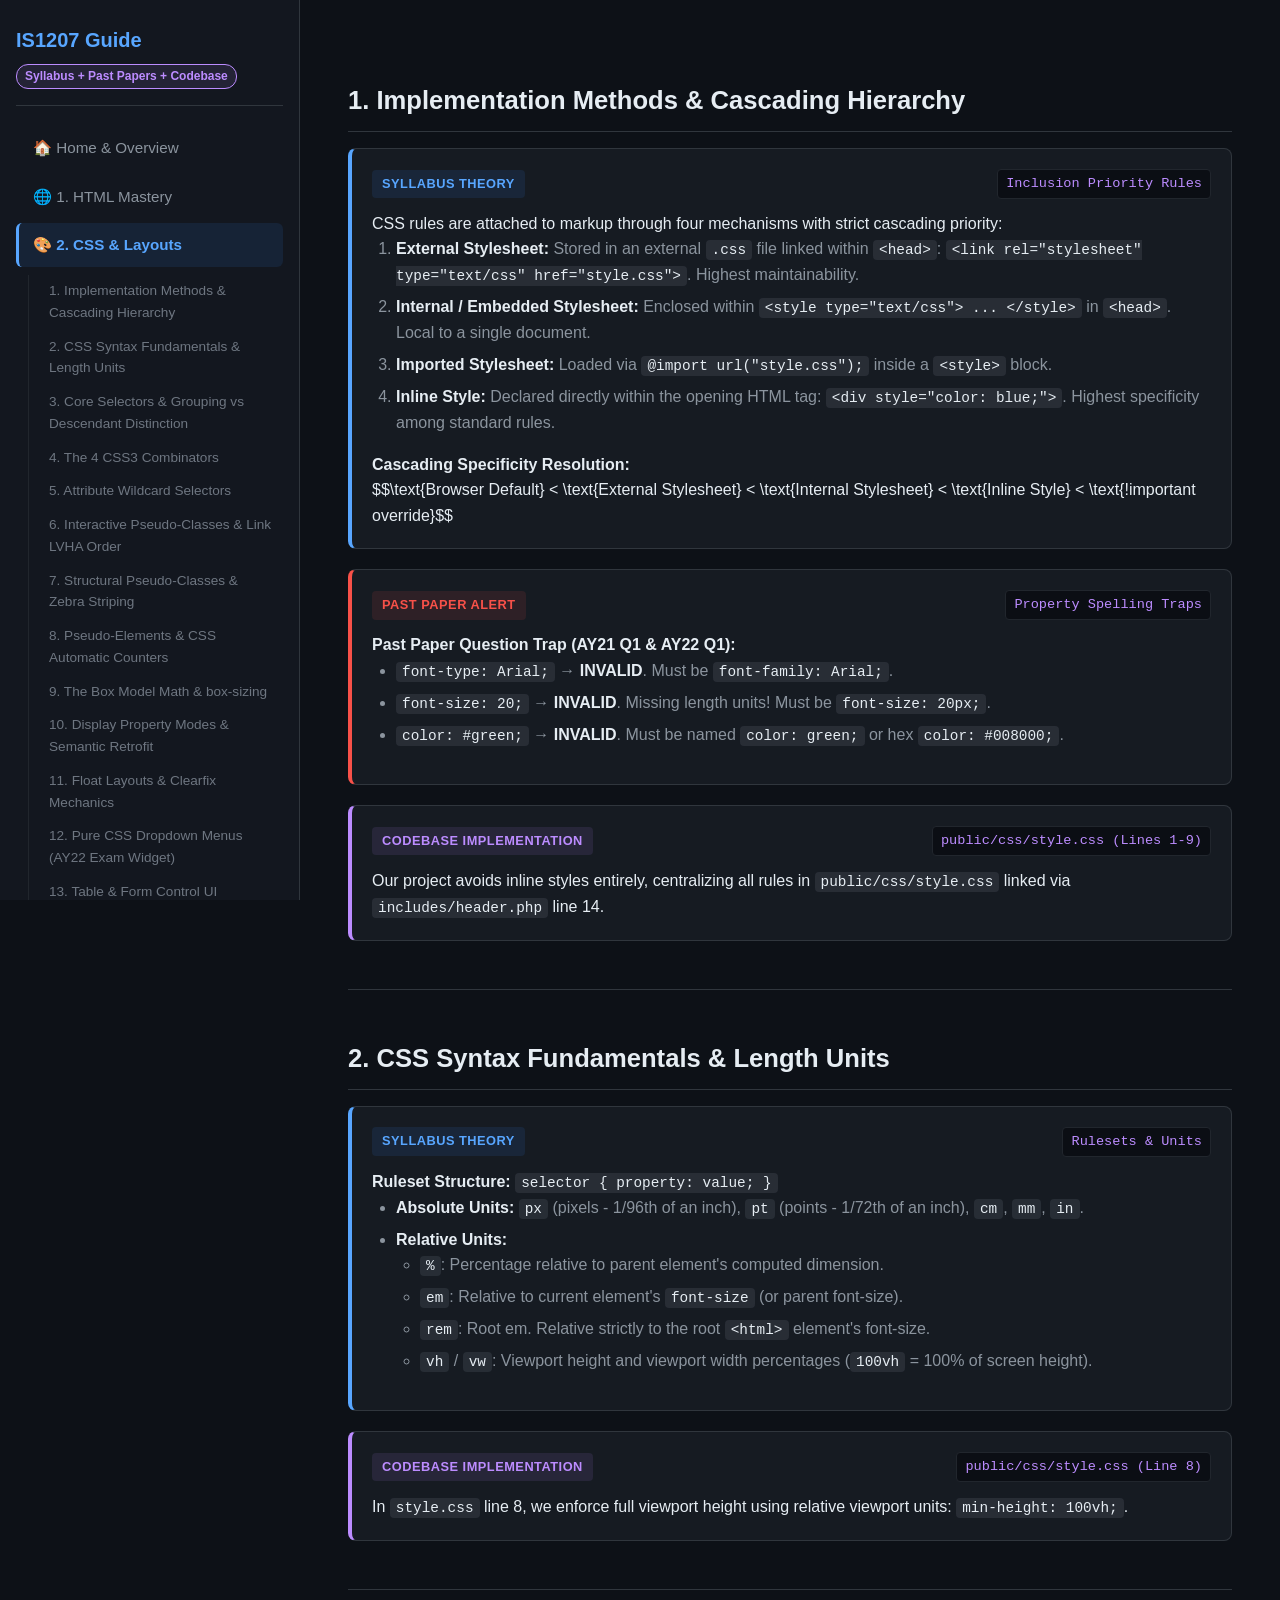
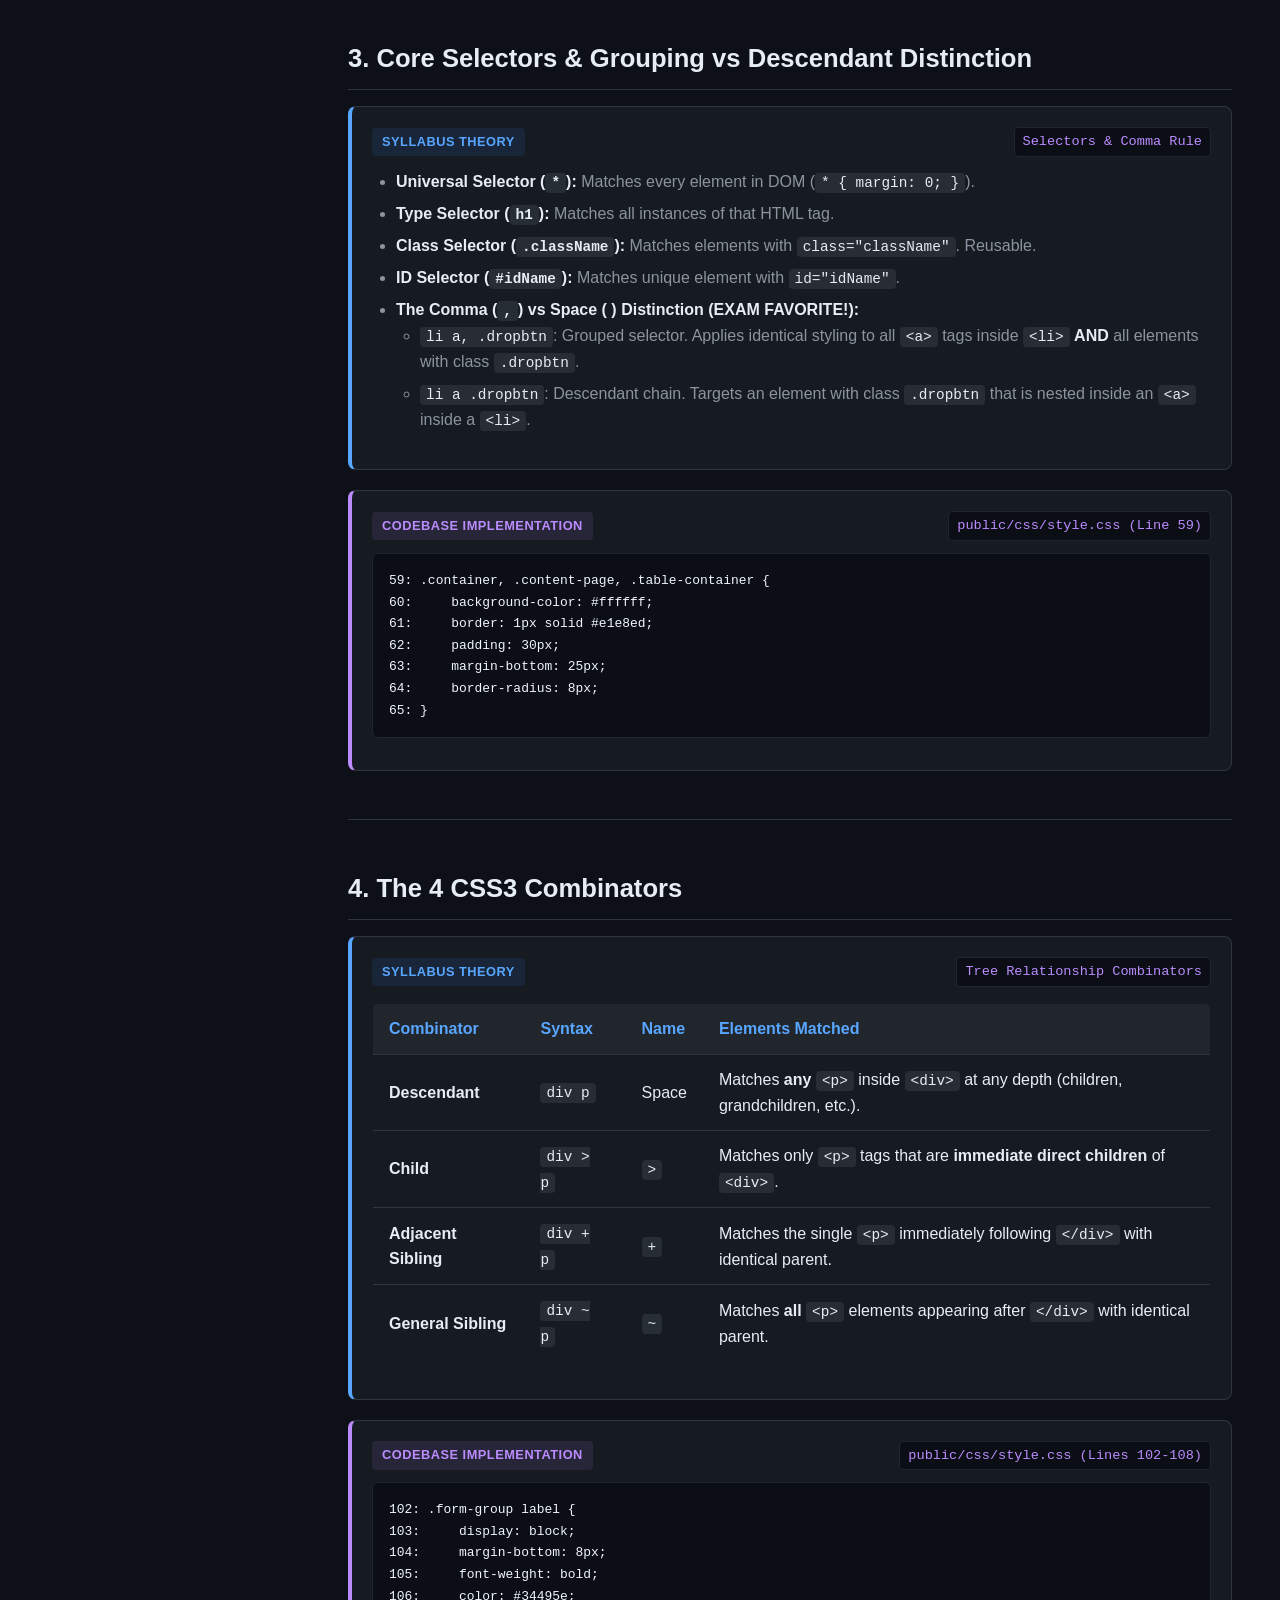
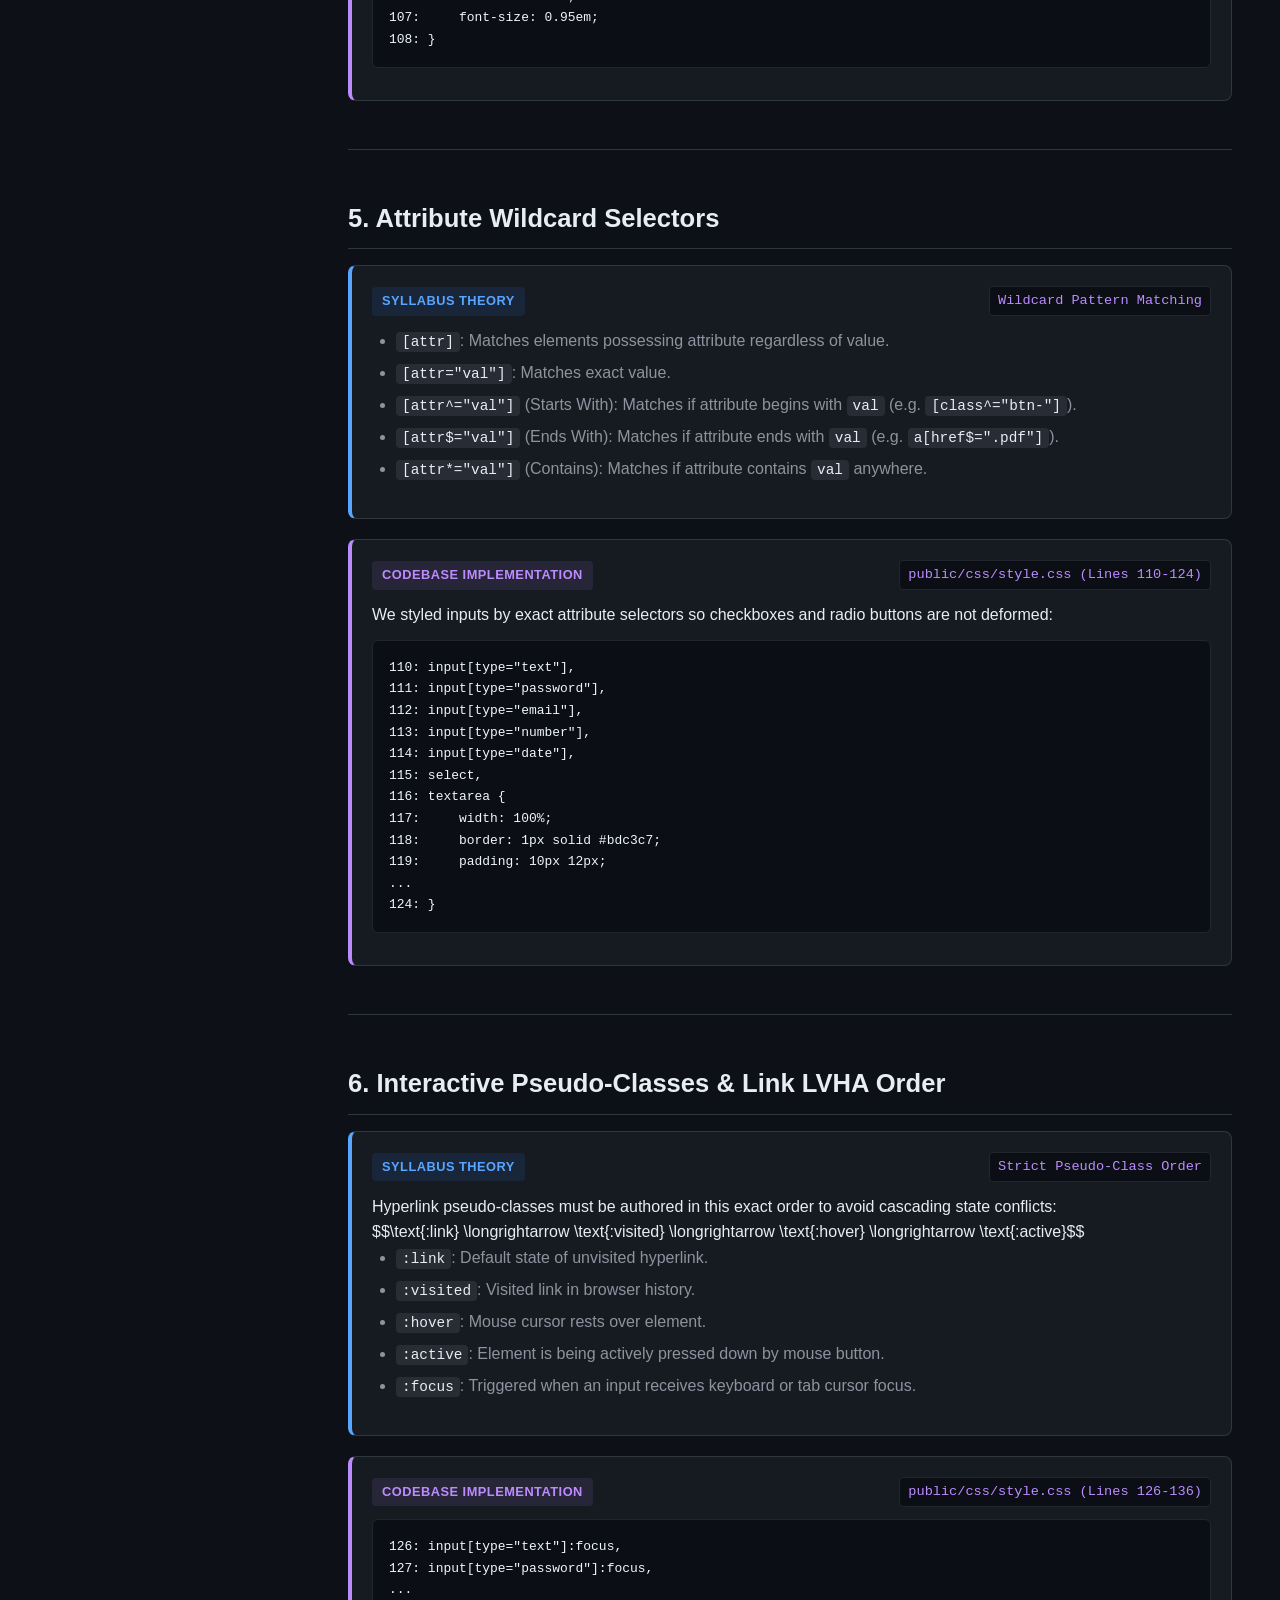
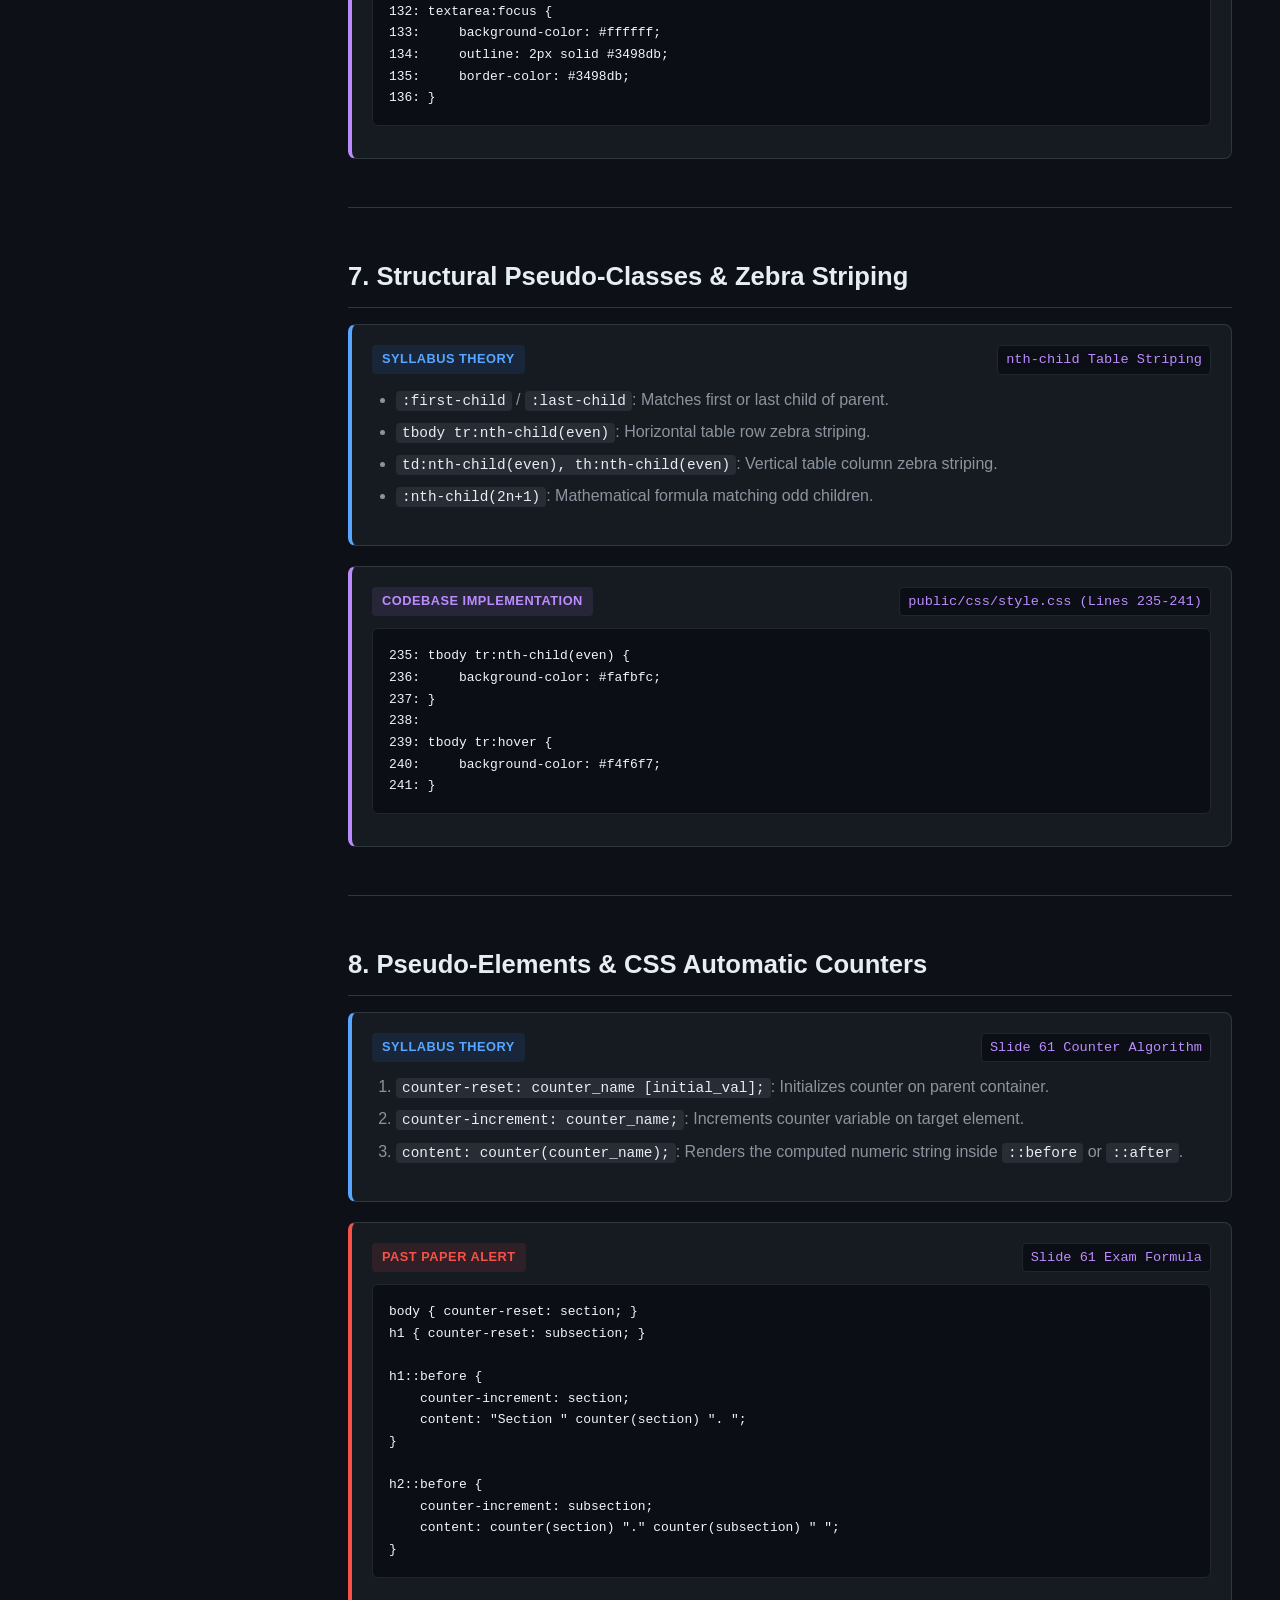
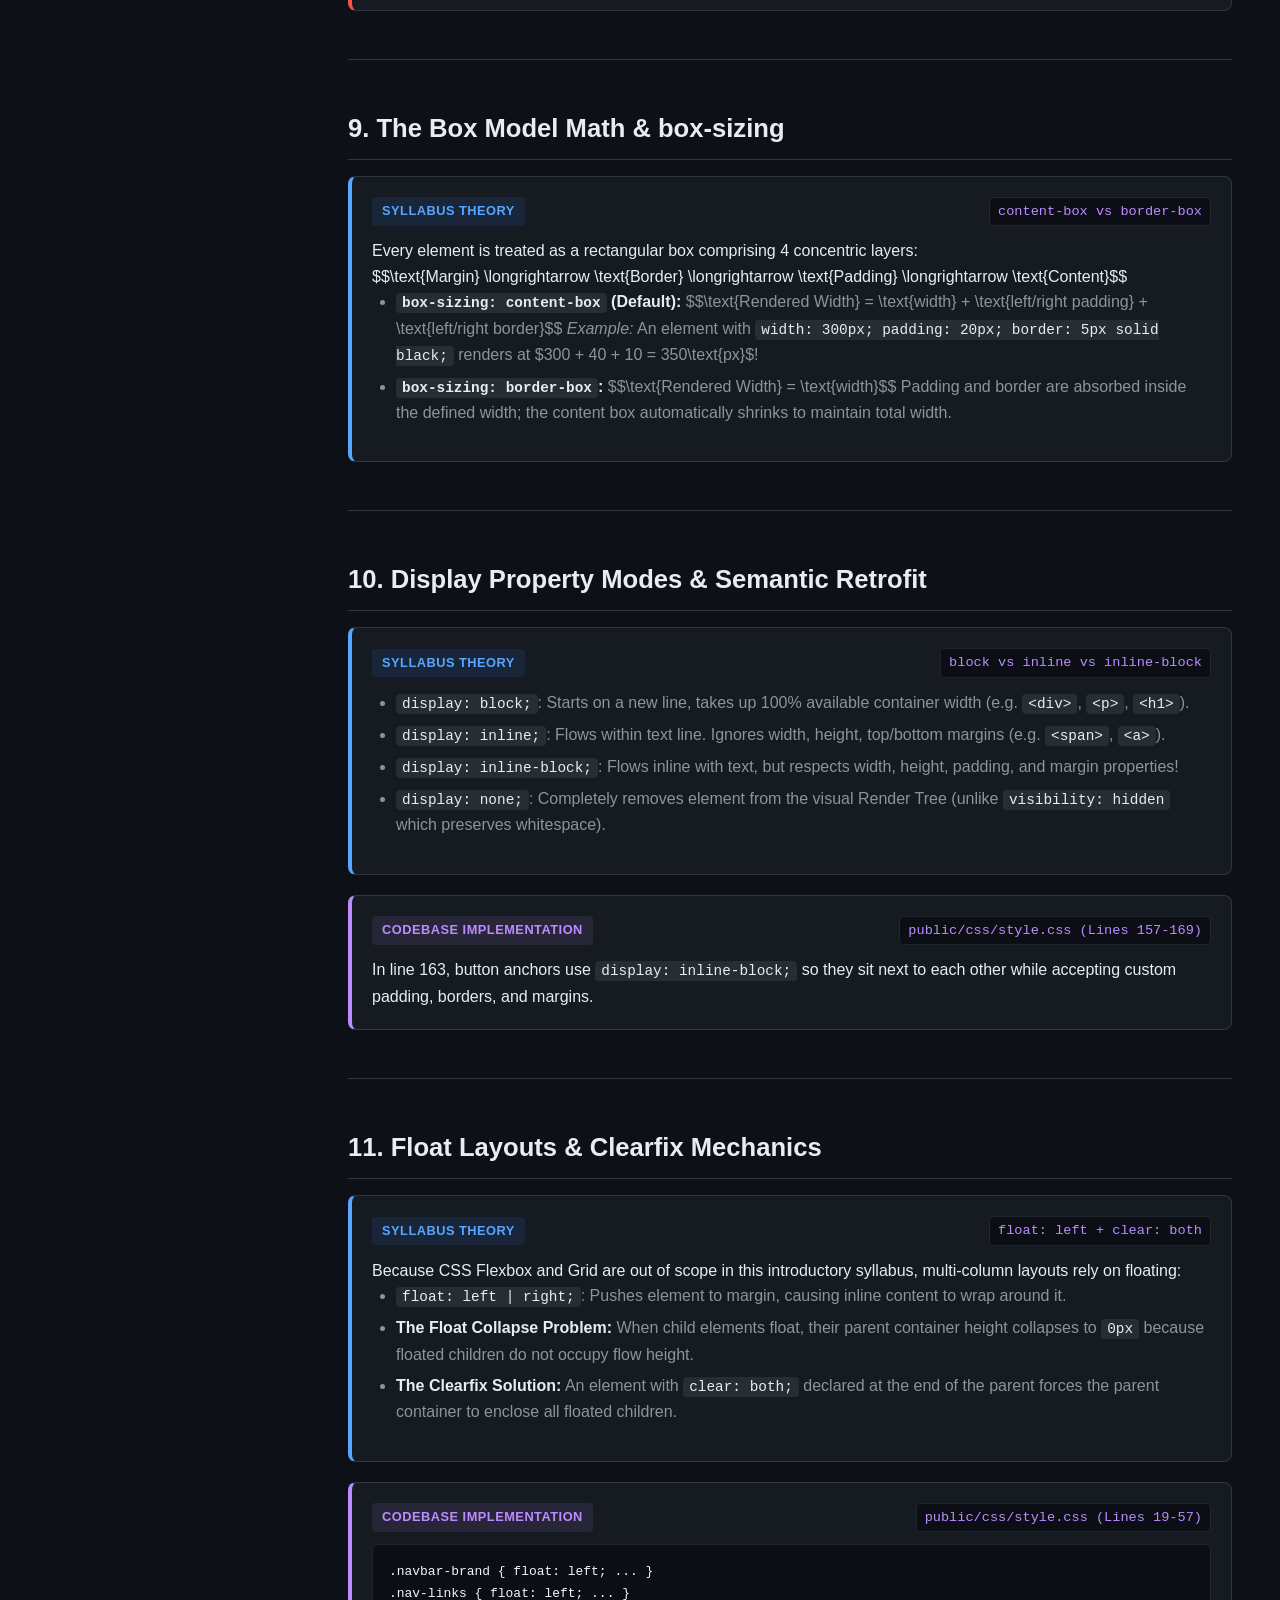
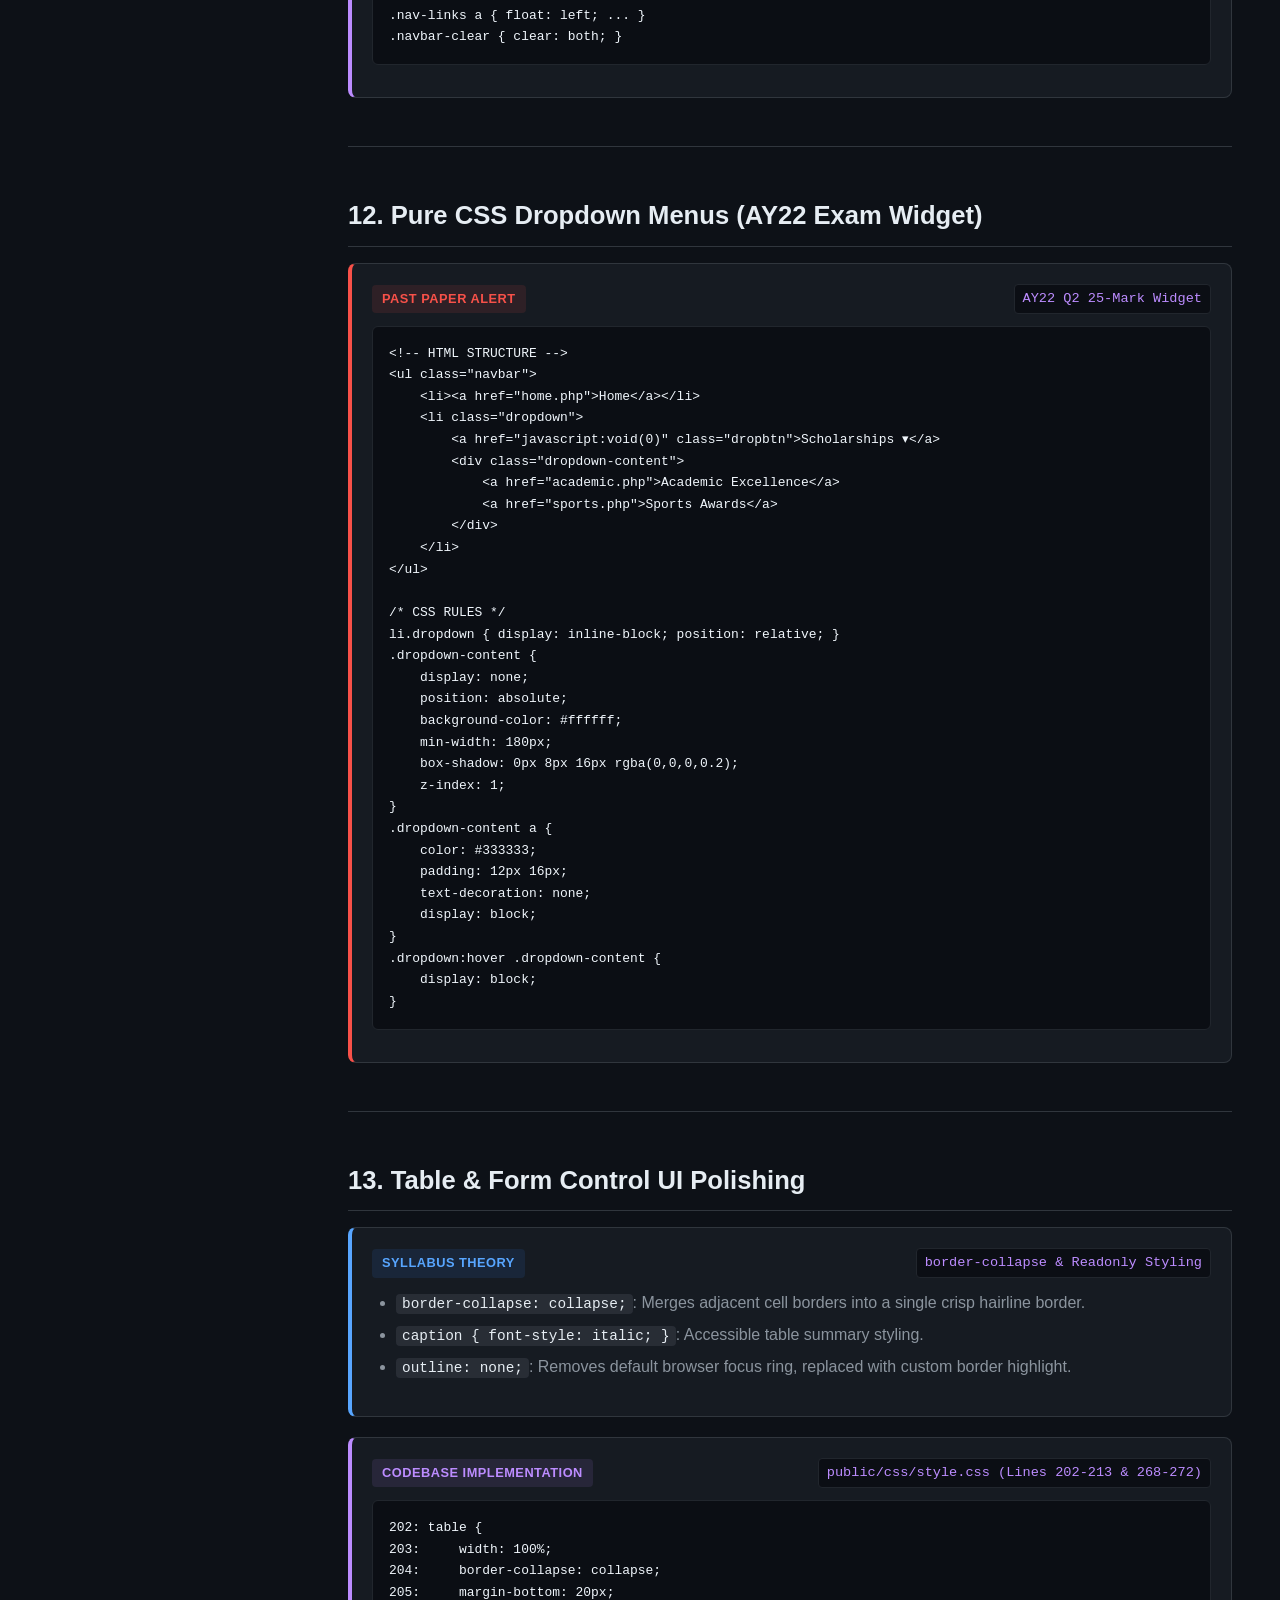
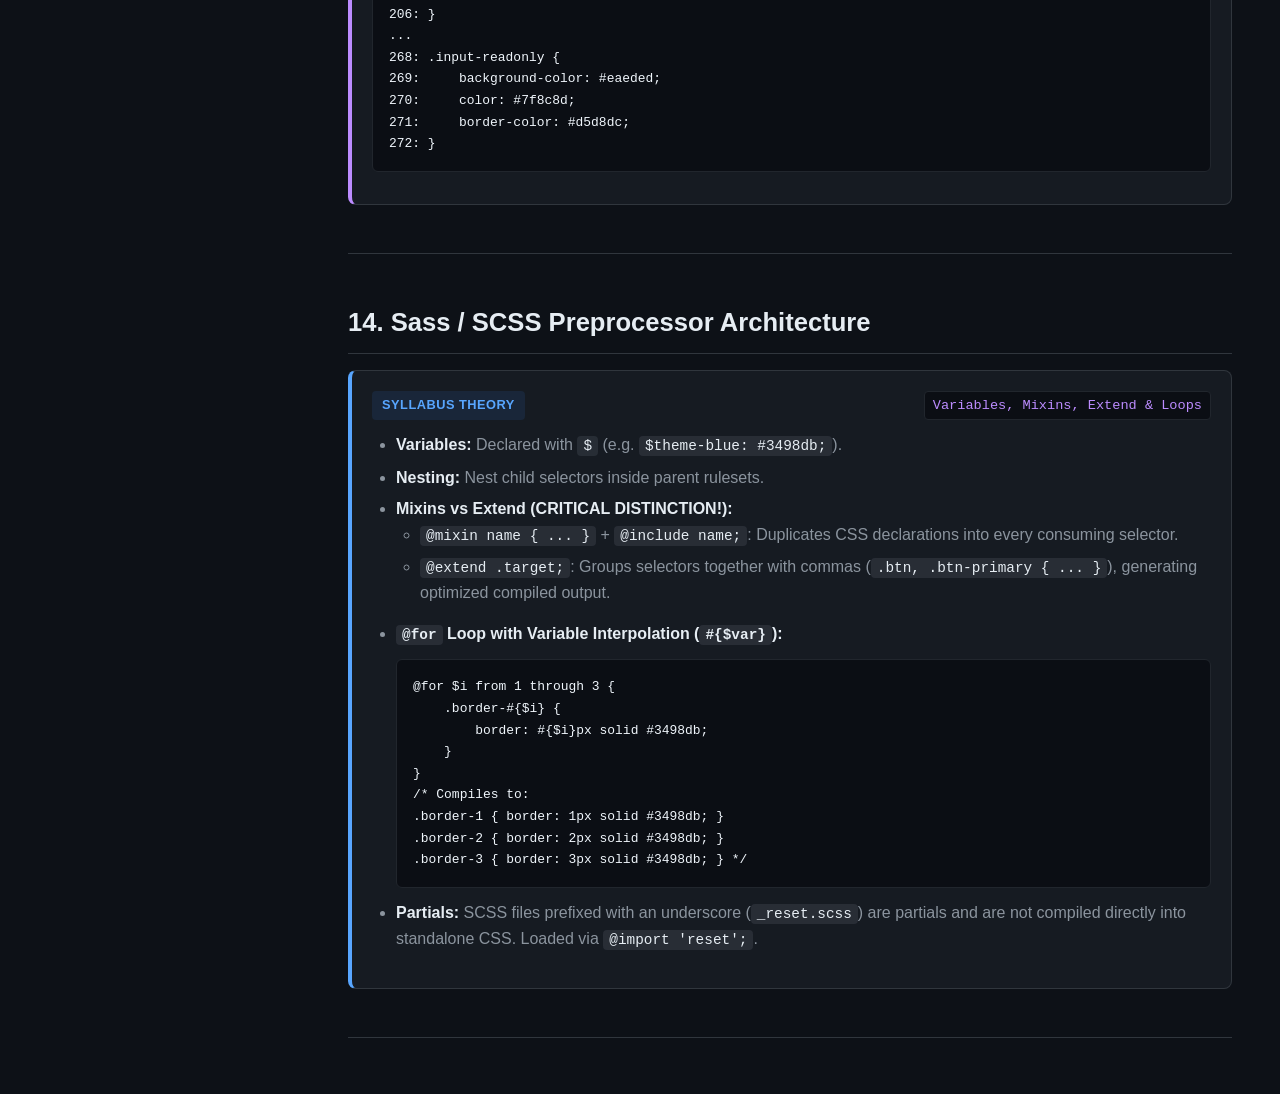
==== commit 7fae7eeb: "docs: expand study guide to 70+ granular topics across all syllabus domains" ====
--- a/GUIDE/css.html
+++ b/GUIDE/css.html
@@ -3,7 +3,7 @@
 <head>
     <meta charset="UTF-8">
     <meta name="viewport" content="width=device-width, initial-scale=1.0">
-    <title>CSS Styling & Preprocessor Architecture | IS1207 Complete Study Guide</title>
+    <title>CSS Styling, Layouts & Preprocessors | IS1207 Complete Study Guide</title>
     <link rel="stylesheet" href="assets/style.css">
 </head>
 <body>
@@ -17,15 +17,20 @@
 <a href="html.html" class="nav-item ">🌐 1. HTML Mastery</a>
 <a href="css.html" class="nav-item active">🎨 2. CSS & Layouts</a>
 <div class="sub-nav">
-  <a href="#sec1">1. Inclusion & Specificity</a>
-  <a href="#sec2">2. Selectors & Combinators</a>
-  <a href="#sec3">3. Attribute Wildcards</a>
-  <a href="#sec4">4. Pseudo-Classes & LVHA</a>
-  <a href="#sec5">5. CSS Counters</a>
-  <a href="#sec6">6. Box Model Calculations</a>
-  <a href="#sec7">7. Float Layouts & Clearfix</a>
-  <a href="#sec8">8. Pure CSS Dropdown Menus</a>
-  <a href="#sec9">9. Sass / SCSS Preprocessors</a>
+  <a href="#sec1">1. Implementation Methods & Cascading Hierarchy</a>
+  <a href="#sec2">2. CSS Syntax Fundamentals & Length Units</a>
+  <a href="#sec3">3. Core Selectors & Grouping vs Descendant Distinction</a>
+  <a href="#sec4">4. The 4 CSS3 Combinators</a>
+  <a href="#sec5">5. Attribute Wildcard Selectors</a>
+  <a href="#sec6">6. Interactive Pseudo-Classes & Link LVHA Order</a>
+  <a href="#sec7">7. Structural Pseudo-Classes & Zebra Striping</a>
+  <a href="#sec8">8. Pseudo-Elements & CSS Automatic Counters</a>
+  <a href="#sec9">9. The Box Model Math & box-sizing</a>
+  <a href="#sec10">10. Display Property Modes & Semantic Retrofit</a>
+  <a href="#sec11">11. Float Layouts & Clearfix Mechanics</a>
+  <a href="#sec12">12. Pure CSS Dropdown Menus (AY22 Exam Widget)</a>
+  <a href="#sec13">13. Table & Form Control UI Polishing</a>
+  <a href="#sec14">14. Sass / SCSS Preprocessor Architecture</a>
 </div>
 <a href="js.html" class="nav-item ">⚡ 3. JavaScript & DOM</a>
 <a href="php.html" class="nav-item ">🐘 4. PHP & Backend</a>
@@ -35,179 +40,135 @@
         </nav>
     </aside>
     <main class="main-wrapper">
-        
-<div class="hero-banner">
-    <h1>2. CSS Styling, Layouts &amp; Preprocessor Architecture</h1>
-    <p>Comprehensive topic-by-topic analysis of the CSS syllabus (80 lecture slides), combinator mechanics, box model calculations, pure CSS dropdown menus, SCSS compilation, and full codebase styling from <strong>public/css/style.css</strong>.</p>
-</div>
-
-<!-- SECTION 1 -->
-<div id="sec1" class="section-anchor"></div>
-<h2 class="topic-title">1. CSS Implementation Methods &amp; Cascading Specificity</h2>
-
-<div class="box box-concept">
-    <div class="box-header">
-        <span class="box-tag">Syllabus Theory</span>
-        <span class="file-badge">Inclusion Methods &amp; Priority Hierarchy</span>
-    </div>
-    <p>CSS rules can be applied to an HTML document through four mechanisms:</p>
+        <div id="sec1" class="section-anchor"></div>
+<h2 class="topic-title">1. Implementation Methods & Cascading Hierarchy</h2>
+
+<div class="box box-concept">
+    <div class="box-header"><span class="box-tag">Syllabus Theory</span><span class="file-badge">Inclusion Priority Rules</span></div>
+    <p>CSS rules are attached to markup through four mechanisms with strict cascading priority:</p>
     <ol>
-        <li><strong>External Stylesheet:</strong> Placed in a separate <code>.css</code> file and linked in <code>&lt;head&gt;</code> via <code>&lt;link rel="stylesheet" type="text/css" href="style.css"&gt;</code>. Ideal for site-wide consistency.</li>
-        <li><strong>Internal / Embedded Style:</strong> Placed inside <code>&lt;style&gt;</code> tags within the <code>&lt;head&gt;</code>. Applies exclusively to that single document.</li>
-        <li><strong>Imported Style:</strong> Using <code>@import url("style.css");</code> inside a <code>&lt;style&gt;</code> block.</li>
-        <li><strong>Inline Style:</strong> Declared directly within the HTML element tag via <code>style="..."</code> (e.g. <code>&lt;p style="color: red;"&gt;</code>).</li>
+        <li><strong>External Stylesheet:</strong> Stored in an external <code>.css</code> file linked within <code>&lt;head&gt;</code>: <code>&lt;link rel="stylesheet" type="text/css" href="style.css"&gt;</code>. Highest maintainability.</li>
+        <li><strong>Internal / Embedded Stylesheet:</strong> Enclosed within <code>&lt;style type="text/css"&gt; ... &lt;/style&gt;</code> in <code>&lt;head&gt;</code>. Local to a single document.</li>
+        <li><strong>Imported Stylesheet:</strong> Loaded via <code>@import url("style.css");</code> inside a <code>&lt;style&gt;</code> block.</li>
+        <li><strong>Inline Style:</strong> Declared directly within the opening HTML tag: <code>&lt;div style="color: blue;"&gt;</code>. Highest specificity among standard rules.</li>
     </ol>
-    <p><strong>The Cascading Specificity Order:</strong></p>
-    <p>When multiple conflicting rules target the same element, the browser resolves them using strict priority:</p>
-    $$\text{Browser Default} &lt; \text{External Stylesheet} &lt; \text{Internal / Embedded} &lt; \text{Inline Style} &lt; \text{!important override}$$
-</div>
-
+    <p><strong>Cascading Specificity Resolution:</strong></p>
+    $$\text{Browser Default} &lt; \text{External Stylesheet} &lt; \text{Internal Stylesheet} &lt; \text{Inline Style} &lt; \text{!important override}$$
+</div>
 <div class="box box-exam">
-    <div class="box-header">
-        <span class="box-tag">Past Paper Alert &amp; Traps</span>
-        <span class="file-badge">Syntax Error Identification</span>
-    </div>
+    <div class="box-header"><span class="box-tag">Past Paper Alert</span><span class="file-badge">Property Spelling Traps</span></div>
     <p><strong>Past Paper Question Trap (AY21 Q1 &amp; AY22 Q1):</strong></p>
     <ul>
-        <li><strong>Invalid Property Names:</strong> The examiner writes <code>font-type: Arial;</code> (Invalid! Must be <code>font-family: Arial;</code>).</li>
-        <li><strong>Missing Length Units:</strong> Writing <code>font-size: 24;</code> (Invalid! Lengths require explicit units like <code>px</code>, <code>em</code>, or <code>rem</code>: <code>font-size: 24px;</code>).</li>
-        <li><strong>Invalid Hex Color Strings:</strong> Writing <code>color: #blue;</code> or <code>color: #12345;</code> (Hex must be 3 or 6 hex digits: <code>#0000ff</code>).</li>
-    </ul>
-</div>
-
-<div class="box box-codebase">
-    <div class="box-header">
-        <span class="box-tag">Codebase Implementation</span>
-        <span class="file-badge">public/css/style.css (Lines 1-9)</span>
-    </div>
-    <p>Our project uses a single centralized external stylesheet (<code>public/css/style.css</code>) linked in <code>includes/header.php</code> line 14. We set universal body typography and background gradients cleanly:</p>
-    <pre><code>1: body {
-2:     background: #f0f2f5;
-3:     background-image: linear-gradient(to bottom right, #f0f2f5, #e0e5ec);
-4:     color: #4a4a4a;
-5:     font-family: "Segoe UI", Tahoma, Geneva, Verdana, sans-serif;
-6:     margin: 0;
-7:     padding: 20px;
-8:     min-height: 100vh;
-9: }</code></pre>
-</div>
-
-<hr>
-
-<!-- SECTION 2 -->
+        <li><code>font-type: Arial;</code> &rarr; <strong>INVALID</strong>. Must be <code>font-family: Arial;</code>.</li>
+        <li><code>font-size: 20;</code> &rarr; <strong>INVALID</strong>. Missing length units! Must be <code>font-size: 20px;</code>.</li>
+        <li><code>color: #green;</code> &rarr; <strong>INVALID</strong>. Must be named <code>color: green;</code> or hex <code>color: #008000;</code>.</li>
+    </ul>
+</div>
+<div class="box box-codebase">
+    <div class="box-header"><span class="box-tag">Codebase Implementation</span><span class="file-badge">public/css/style.css (Lines 1-9)</span></div>
+    <p>Our project avoids inline styles entirely, centralizing all rules in <code>public/css/style.css</code> linked via <code>includes/header.php</code> line 14.</p>
+</div>
+
+<hr>
 <div id="sec2" class="section-anchor"></div>
-<h2 class="topic-title">2. Selectors, Specificity &amp; The 4 CSS3 Combinators</h2>
-
-<div class="box box-concept">
-    <div class="box-header">
-        <span class="box-tag">Syllabus Theory</span>
-        <span class="file-badge">Combinator Traversal Rules</span>
-    </div>
-    <p>CSS combinators define exact spatial relationships between elements in the DOM tree:</p>
+<h2 class="topic-title">2. CSS Syntax Fundamentals & Length Units</h2>
+
+<div class="box box-concept">
+    <div class="box-header"><span class="box-tag">Syllabus Theory</span><span class="file-badge">Rulesets &amp; Units</span></div>
+    <p><strong>Ruleset Structure:</strong> <code>selector { property: value; }</code></p>
+    <ul>
+        <li><strong>Absolute Units:</strong> <code>px</code> (pixels - 1/96th of an inch), <code>pt</code> (points - 1/72th of an inch), <code>cm</code>, <code>mm</code>, <code>in</code>.</li>
+        <li><strong>Relative Units:</strong>
+            <ul>
+                <li><code>%</code>: Percentage relative to parent element's computed dimension.</li>
+                <li><code>em</code>: Relative to current element's <code>font-size</code> (or parent font-size).</li>
+                <li><code>rem</code>: Root em. Relative strictly to the root <code>&lt;html&gt;</code> element's font-size.</li>
+                <li><code>vh</code> / <code>vw</code>: Viewport height and viewport width percentages (<code>100vh</code> = 100% of screen height).</li>
+            </ul>
+        </li>
+    </ul>
+</div>
+<div class="box box-codebase">
+    <div class="box-header"><span class="box-tag">Codebase Implementation</span><span class="file-badge">public/css/style.css (Line 8)</span></div>
+    <p>In <code>style.css</code> line 8, we enforce full viewport height using relative viewport units: <code>min-height: 100vh;</code>.</p>
+</div>
+
+<hr>
+<div id="sec3" class="section-anchor"></div>
+<h2 class="topic-title">3. Core Selectors & Grouping vs Descendant Distinction</h2>
+
+<div class="box box-concept">
+    <div class="box-header"><span class="box-tag">Syllabus Theory</span><span class="file-badge">Selectors &amp; Comma Rule</span></div>
+    <ul>
+        <li><strong>Universal Selector (<code>*</code>):</strong> Matches every element in DOM (<code>* { margin: 0; }</code>).</li>
+        <li><strong>Type Selector (<code>h1</code>):</strong> Matches all instances of that HTML tag.</li>
+        <li><strong>Class Selector (<code>.className</code>):</strong> Matches elements with <code>class="className"</code>. Reusable.</li>
+        <li><strong>ID Selector (<code>#idName</code>):</strong> Matches unique element with <code>id="idName"</code>.</li>
+        <li><strong>The Comma (<code>,</code>) vs Space ( ) Distinction (EXAM FAVORITE!):</strong>
+            <ul>
+                <li><code>li a, .dropbtn</code>: Grouped selector. Applies identical styling to all <code>&lt;a&gt;</code> tags inside <code>&lt;li&gt;</code> <strong>AND</strong> all elements with class <code>.dropbtn</code>.</li>
+                <li><code>li a .dropbtn</code>: Descendant chain. Targets an element with class <code>.dropbtn</code> that is nested inside an <code>&lt;a&gt;</code> inside a <code>&lt;li&gt;</code>.</li>
+            </ul>
+        </li>
+    </ul>
+</div>
+<div class="box box-codebase">
+    <div class="box-header"><span class="box-tag">Codebase Implementation</span><span class="file-badge">public/css/style.css (Line 59)</span></div>
+    <pre><code>59: .container, .content-page, .table-container {
+60:     background-color: #ffffff;
+61:     border: 1px solid #e1e8ed;
+62:     padding: 30px;
+63:     margin-bottom: 25px;
+64:     border-radius: 8px;
+65: }</code></pre>
+</div>
+
+<hr>
+<div id="sec4" class="section-anchor"></div>
+<h2 class="topic-title">4. The 4 CSS3 Combinators</h2>
+
+<div class="box box-concept">
+    <div class="box-header"><span class="box-tag">Syllabus Theory</span><span class="file-badge">Tree Relationship Combinators</span></div>
     <table class="study-table">
         <thead>
-            <tr>
-                <th>Combinator</th>
-                <th>Syntax</th>
-                <th>Name</th>
-                <th>Target Element Matched</th>
-            </tr>
+            <tr><th>Combinator</th><th>Syntax</th><th>Name</th><th>Elements Matched</th></tr>
         </thead>
         <tbody>
-            <tr>
-                <td><strong>Descendant</strong></td>
-                <td><code>div p</code> (Space)</td>
-                <td>Descendant Selector</td>
-                <td>Matches <strong>any</strong> <code>&lt;p&gt;</code> tag located inside a <code>&lt;div&gt;</code> at any nesting depth (children, grandchildren, etc.).</td>
-            </tr>
-            <tr>
-                <td><strong>Child</strong></td>
-                <td><code>div &gt; p</code></td>
-                <td>Child Selector</td>
-                <td>Matches only <code>&lt;p&gt;</code> tags that are <strong>immediate direct children</strong> of <code>&lt;div&gt;</code>. (Ignored if wrapped in a <code>&lt;span&gt;</code>!).</td>
-            </tr>
-            <tr>
-                <td><strong>Adjacent Sibling</strong></td>
-                <td><code>div + p</code></td>
-                <td>Adjacent Sibling</td>
-                <td>Matches the single <code>&lt;p&gt;</code> element that immediately follows the closing <code>&lt;/div&gt;</code>, sharing the identical parent.</td>
-            </tr>
-            <tr>
-                <td><strong>General Sibling</strong></td>
-                <td><code>div ~ p</code></td>
-                <td>General Sibling</td>
-                <td>Matches <strong>all</strong> <code>&lt;p&gt;</code> elements that appear after <code>&lt;/div&gt;</code>, sharing the identical parent.</td>
-            </tr>
+            <tr><td><strong>Descendant</strong></td><td><code>div p</code></td><td>Space</td><td>Matches <strong>any</strong> <code>&lt;p&gt;</code> inside <code>&lt;div&gt;</code> at any depth (children, grandchildren, etc.).</td></tr>
+            <tr><td><strong>Child</strong></td><td><code>div &gt; p</code></td><td><code>&gt;</code></td><td>Matches only <code>&lt;p&gt;</code> tags that are <strong>immediate direct children</strong> of <code>&lt;div&gt;</code>.</td></tr>
+            <tr><td><strong>Adjacent Sibling</strong></td><td><code>div + p</code></td><td><code>+</code></td><td>Matches the single <code>&lt;p&gt;</code> immediately following <code>&lt;/div&gt;</code> with identical parent.</td></tr>
+            <tr><td><strong>General Sibling</strong></td><td><code>div ~ p</code></td><td><code>~</code></td><td>Matches <strong>all</strong> <code>&lt;p&gt;</code> elements appearing after <code>&lt;/div&gt;</code> with identical parent.</td></tr>
         </tbody>
     </table>
-
-    <p><strong>The Comma (<code>,</code>) vs Space ( ) Distinction:</strong></p>
-    <ul>
-        <li><code>li a, .dropbtn</code>: Grouped selector. Applies the styles to all <code>&lt;a&gt;</code> tags inside <code>&lt;li&gt;</code> <strong>AND</strong> all elements with class <code>.dropbtn</code>.</li>
-        <li><code>li a .dropbtn</code>: Descendant chain. Applies style <strong>only</strong> to an element with class <code>.dropbtn</code> that is nested inside an <code>&lt;a&gt;</code> inside a <code>&lt;li&gt;</code>.</li>
-    </ul>
-</div>
-
-<div class="box box-codebase">
-    <div class="box-header">
-        <span class="box-tag">Codebase Implementation</span>
-        <span class="file-badge">public/css/style.css (Lines 29-48)</span>
-    </div>
-    <p>In <code>public/css/style.css</code>, we utilized descendant selectors to style the navbar without polluting general links:</p>
-    <pre><code>29: .nav-links {
-30:     float: left;
-31:     width: auto;
-32:     padding: 0;
-33:     margin: 0;
-34:     list-style-type: none;
-35: }
-36: 
-37: .nav-links li {
-38:     display: inline;
-39: }
-40: 
-41: .nav-links a {
-42:     float: left;
-43:     text-decoration: none;
-44:     color: #ecf0f1;
-45:     padding: 14px 20px;
-46:     font-weight: bold;
-47:     border-right: 1px solid #34495e;
-48: }</code></pre>
-</div>
-
-<hr>
-
-<!-- SECTION 3 -->
-<div id="sec3" class="section-anchor"></div>
-<h2 class="topic-title">3. Attribute Wildcard Selectors</h2>
-
-<div class="box box-concept">
-    <div class="box-header">
-        <span class="box-tag">Syllabus Theory</span>
-        <span class="file-badge">Regex-Style Attribute Matching</span>
-    </div>
-    <p>CSS3 allows targeting elements by matching partial string patterns in their attribute values:</p>
-    <ul>
-        <li><code>[attr^="val"]</code> (Prefix Match): Matches if the attribute value <strong>begins</strong> with <code>val</code>.
-            <br>Example: <code>a[href^="https://"] { padding-left: 20px; }</code> (targets secure external links).
-        </li>
-        <li><code>[attr$="val"]</code> (Suffix Match): Matches if the attribute value <strong>ends</strong> with <code>val</code>.
-            <br>Example: <code>a[href$=".pdf"] { background: url('pdf-icon.png') no-repeat; }</code> (targets PDF downloads).
-        </li>
-        <li><code>[attr*="val"]</code> (Substring Match): Matches if the attribute value <strong>contains</strong> <code>val</code> anywhere.
-            <br>Example: <code>[class*="btn-"] { font-weight: bold; }</code> (matches <code>btn-primary</code>, <code>btn-danger</code>).
-        </li>
-        <li><code>[attr="val"]</code> (Exact Match): Matches when attribute exactly equals <code>val</code>.</li>
-    </ul>
-</div>
-
-<div class="box box-codebase">
-    <div class="box-header">
-        <span class="box-tag">Codebase Implementation</span>
-        <span class="file-badge">public/css/style.css (Lines 110-136)</span>
-    </div>
-    <p>In our project, we styled form controls precisely using exact attribute selectors:</p>
+</div>
+<div class="box box-codebase">
+    <div class="box-header"><span class="box-tag">Codebase Implementation</span><span class="file-badge">public/css/style.css (Lines 102-108)</span></div>
+    <pre><code>102: .form-group label {
+103:     display: block;
+104:     margin-bottom: 8px;
+105:     font-weight: bold;
+106:     color: #34495e;
+107:     font-size: 0.95em;
+108: }</code></pre>
+</div>
+
+<hr>
+<div id="sec5" class="section-anchor"></div>
+<h2 class="topic-title">5. Attribute Wildcard Selectors</h2>
+
+<div class="box box-concept">
+    <div class="box-header"><span class="box-tag">Syllabus Theory</span><span class="file-badge">Wildcard Pattern Matching</span></div>
+    <ul>
+        <li><code>[attr]</code>: Matches elements possessing attribute regardless of value.</li>
+        <li><code>[attr="val"]</code>: Matches exact value.</li>
+        <li><code>[attr^="val"]</code> (Starts With): Matches if attribute begins with <code>val</code> (e.g. <code>[class^="btn-"]</code>).</li>
+        <li><code>[attr$="val"]</code> (Ends With): Matches if attribute ends with <code>val</code> (e.g. <code>a[href$=".pdf"]</code>).</li>
+        <li><code>[attr*="val"]</code> (Contains): Matches if attribute contains <code>val</code> anywhere.</li>
+    </ul>
+</div>
+<div class="box box-codebase">
+    <div class="box-header"><span class="box-tag">Codebase Implementation</span><span class="file-badge">public/css/style.css (Lines 110-124)</span></div>
+    <p>We styled inputs by exact attribute selectors so checkboxes and radio buttons are not deformed:</p>
     <pre><code>110: input[type="text"],
 111: input[type="password"],
 112: input[type="email"],
@@ -218,49 +179,28 @@
 117:     width: 100%;
 118:     border: 1px solid #bdc3c7;
 119:     padding: 10px 12px;
-120:     border-radius: 4px;
-121:     font-family: inherit;
-122:     font-size: 1em;
-123:     background-color: #fdfdfd;
+...
 124: }</code></pre>
-    <p><strong>Code Analysis:</strong> By targeting inputs by attribute, checkboxes (<code>type="checkbox"</code>) and radio buttons are preserved in their native dimensions rather than being stretched to 100% width.</p>
-</div>
-
-<hr>
-
-<!-- SECTION 4 -->
-<div id="sec4" class="section-anchor"></div>
-<h2 class="topic-title">4. Pseudo-Classes, Link LVHA Order &amp; Zebra Striping</h2>
-
-<div class="box box-concept">
-    <div class="box-header">
-        <span class="box-tag">Syllabus Theory</span>
-        <span class="file-badge">Interactive States &amp; Structural Pseudo-Classes</span>
-    </div>
-    <p><strong>The Link LVHA Rule (Strict Examination Order):</strong></p>
-    <p>When styling hyperlinks, pseudo-classes must be declared in this exact order to avoid state override conflicts:</p>
+</div>
+
+<hr>
+<div id="sec6" class="section-anchor"></div>
+<h2 class="topic-title">6. Interactive Pseudo-Classes & Link LVHA Order</h2>
+
+<div class="box box-concept">
+    <div class="box-header"><span class="box-tag">Syllabus Theory</span><span class="file-badge">Strict Pseudo-Class Order</span></div>
+    <p>Hyperlink pseudo-classes must be authored in this exact order to avoid cascading state conflicts:</p>
     $$\text{:link} \longrightarrow \text{:visited} \longrightarrow \text{:hover} \longrightarrow \text{:active}$$
     <ul>
-        <li><code>:link</code>: Unvisited hyperlink.</li>
-        <li><code>:visited</code>: Hyperlink already visited by user.</li>
-        <li><code>:hover</code>: Mouse pointer hovers over element.</li>
-        <li><code>:active</code>: Moment the element is being clicked/depressed.</li>
-        <li><code>:focus</code>: Triggered when an input gains keyboard/tab focus.</li>
-    </ul>
-
-    <p><strong>Structural Zebra Striping:</strong></p>
-    <ul>
-        <li>Row Zebra: <code>tbody tr:nth-child(even) { background-color: #f2f2f2; }</code></li>
-        <li>Column Zebra: <code>td:nth-child(even), th:nth-child(even) { background-color: #e0e0e0; }</code></li>
-    </ul>
-</div>
-
-<div class="box box-codebase">
-    <div class="box-header">
-        <span class="box-tag">Codebase Implementation</span>
-        <span class="file-badge">public/css/style.css (Lines 126-136 &amp; Lines 235-241)</span>
-    </div>
-    <p>In <code>public/css/style.css</code>, we styled user interaction states and zebra table rows:</p>
+        <li><code>:link</code>: Default state of unvisited hyperlink.</li>
+        <li><code>:visited</code>: Visited link in browser history.</li>
+        <li><code>:hover</code>: Mouse cursor rests over element.</li>
+        <li><code>:active</code>: Element is being actively pressed down by mouse button.</li>
+        <li><code>:focus</code>: Triggered when an input receives keyboard or tab cursor focus.</li>
+    </ul>
+</div>
+<div class="box box-codebase">
+    <div class="box-header"><span class="box-tag">Codebase Implementation</span><span class="file-badge">public/css/style.css (Lines 126-136)</span></div>
     <pre><code>126: input[type="text"]:focus,
 127: input[type="password"]:focus,
 ...
@@ -268,9 +208,25 @@
 133:     background-color: #ffffff;
 134:     outline: 2px solid #3498db;
 135:     border-color: #3498db;
-136: }
-...
-235: tbody tr:nth-child(even) {
+136: }</code></pre>
+</div>
+
+<hr>
+<div id="sec7" class="section-anchor"></div>
+<h2 class="topic-title">7. Structural Pseudo-Classes & Zebra Striping</h2>
+
+<div class="box box-concept">
+    <div class="box-header"><span class="box-tag">Syllabus Theory</span><span class="file-badge">nth-child Table Striping</span></div>
+    <ul>
+        <li><code>:first-child</code> / <code>:last-child</code>: Matches first or last child of parent.</li>
+        <li><code>tbody tr:nth-child(even)</code>: Horizontal table row zebra striping.</li>
+        <li><code>td:nth-child(even), th:nth-child(even)</code>: Vertical table column zebra striping.</li>
+        <li><code>:nth-child(2n+1)</code>: Mathematical formula matching odd children.</li>
+    </ul>
+</div>
+<div class="box box-codebase">
+    <div class="box-header"><span class="box-tag">Codebase Implementation</span><span class="file-badge">public/css/style.css (Lines 235-241)</span></div>
+    <pre><code>235: tbody tr:nth-child(even) {
 236:     background-color: #fafbfc;
 237: }
 238: 
@@ -280,30 +236,19 @@
 </div>
 
 <hr>
-
-<!-- SECTION 5 -->
-<div id="sec5" class="section-anchor"></div>
-<h2 class="topic-title">5. Pseudo-Elements &amp; CSS Automatic Counters</h2>
-
-<div class="box box-concept">
-    <div class="box-header">
-        <span class="box-tag">Syllabus Theory</span>
-        <span class="file-badge">::before, ::after &amp; counter-increment</span>
-    </div>
-    <p>CSS Automatic Counters allow numbering elements automatically through stylesheet rules without altering the HTML markup:</p>
+<div id="sec8" class="section-anchor"></div>
+<h2 class="topic-title">8. Pseudo-Elements & CSS Automatic Counters</h2>
+
+<div class="box box-concept">
+    <div class="box-header"><span class="box-tag">Syllabus Theory</span><span class="file-badge">Slide 61 Counter Algorithm</span></div>
     <ol>
         <li><code>counter-reset: counter_name [initial_val];</code>: Initializes counter on parent container.</li>
         <li><code>counter-increment: counter_name;</code>: Increments counter variable on target element.</li>
-        <li><code>content: counter(counter_name);</code>: Renders the generated numeric string inside <code>::before</code> or <code>::after</code>.</li>
+        <li><code>content: counter(counter_name);</code>: Renders the computed numeric string inside <code>::before</code> or <code>::after</code>.</li>
     </ol>
 </div>
-
 <div class="box box-exam">
-    <div class="box-header">
-        <span class="box-tag">Past Paper Alert &amp; Traps</span>
-        <span class="file-badge">Slide 61 Exam Formula</span>
-    </div>
-    <p><strong>Past Paper Question:</strong> "Write the complete CSS code to number all <code>&lt;h1&gt;</code> elements as 'Section 1.', 'Section 2.' and all <code>&lt;h2&gt;</code> elements as '1.1', '1.2'."</p>
+    <div class="box-header"><span class="box-tag">Past Paper Alert</span><span class="file-badge">Slide 61 Exam Formula</span></div>
     <pre><code>body { counter-reset: section; }
 h1 { counter-reset: subsection; }
 
@@ -319,16 +264,11 @@
 </div>
 
 <hr>
-
-<!-- SECTION 6 -->
-<div id="sec6" class="section-anchor"></div>
-<h2 class="topic-title">6. The CSS Box Model &amp; Box-Sizing Math</h2>
-
-<div class="box box-concept">
-    <div class="box-header">
-        <span class="box-tag">Syllabus Theory</span>
-        <span class="file-badge">content-box vs border-box</span>
-    </div>
+<div id="sec9" class="section-anchor"></div>
+<h2 class="topic-title">9. The Box Model Math & box-sizing</h2>
+
+<div class="box box-concept">
+    <div class="box-header"><span class="box-tag">Syllabus Theory</span><span class="file-badge">content-box vs border-box</span></div>
     <p>Every element is treated as a rectangular box comprising 4 concentric layers:</p>
     $$\text{Margin} \longrightarrow \text{Border} \longrightarrow \text{Padding} \longrightarrow \text{Content}$$
     <ul>
@@ -344,90 +284,77 @@
 </div>
 
 <hr>
-
-<!-- SECTION 7 -->
-<div id="sec7" class="section-anchor"></div>
-<h2 class="topic-title">7. Float Layouts, Clearfix &amp; Overflow Mechanics</h2>
-
-<div class="box box-concept">
-    <div class="box-header">
-        <span class="box-tag">Syllabus Theory</span>
-        <span class="file-badge">float + clear: both</span>
-    </div>
-    <p>Because CSS Flexbox and Grid are out of scope in this introductory syllabus, multi-column web layouts rely on floating:</p>
-    <ul>
-        <li><code>float: left | right</code>: Removes element from normal inline flow and shifts it to the left/right margin.</li>
-        <li><strong>The Float Collapsing Problem:</strong> When child elements float, their parent container height collapses to <code>0px</code> because floated children do not occupy flow height.</li>
-        <li><strong>The Clearfix Solution:</strong> Inserting an element with <code>clear: both;</code> directly before closing the parent restores the visual boundary.</li>
-    </ul>
-</div>
-
-<div class="box box-codebase">
-    <div class="box-header">
-        <span class="box-tag">Codebase Implementation</span>
-        <span class="file-badge">public/css/style.css (Lines 11-57) &amp; includes/header.php</span>
-    </div>
-    <p>In our project, we implemented a pure float-based navigation bar with clearing:</p>
-    <pre><code>/* public/css/style.css */
-.navbar-brand { float: left; ... }
+<div id="sec10" class="section-anchor"></div>
+<h2 class="topic-title">10. Display Property Modes & Semantic Retrofit</h2>
+
+<div class="box box-concept">
+    <div class="box-header"><span class="box-tag">Syllabus Theory</span><span class="file-badge">block vs inline vs inline-block</span></div>
+    <ul>
+        <li><code>display: block;</code>: Starts on a new line, takes up 100% available container width (e.g. <code>&lt;div&gt;</code>, <code>&lt;p&gt;</code>, <code>&lt;h1&gt;</code>).</li>
+        <li><code>display: inline;</code>: Flows within text line. Ignores width, height, top/bottom margins (e.g. <code>&lt;span&gt;</code>, <code>&lt;a&gt;</code>).</li>
+        <li><code>display: inline-block;</code>: Flows inline with text, but respects width, height, padding, and margin properties!</li>
+        <li><code>display: none;</code>: Completely removes element from the visual Render Tree (unlike <code>visibility: hidden</code> which preserves whitespace).</li>
+    </ul>
+</div>
+<div class="box box-codebase">
+    <div class="box-header"><span class="box-tag">Codebase Implementation</span><span class="file-badge">public/css/style.css (Lines 157-169)</span></div>
+    <p>In line 163, button anchors use <code>display: inline-block;</code> so they sit next to each other while accepting custom padding, borders, and margins.</p>
+</div>
+
+<hr>
+<div id="sec11" class="section-anchor"></div>
+<h2 class="topic-title">11. Float Layouts & Clearfix Mechanics</h2>
+
+<div class="box box-concept">
+    <div class="box-header"><span class="box-tag">Syllabus Theory</span><span class="file-badge">float: left + clear: both</span></div>
+    <p>Because CSS Flexbox and Grid are out of scope in this introductory syllabus, multi-column layouts rely on floating:</p>
+    <ul>
+        <li><code>float: left | right;</code>: Pushes element to margin, causing inline content to wrap around it.</li>
+        <li><strong>The Float Collapse Problem:</strong> When child elements float, their parent container height collapses to <code>0px</code> because floated children do not occupy flow height.</li>
+        <li><strong>The Clearfix Solution:</strong> An element with <code>clear: both;</code> declared at the end of the parent forces the parent container to enclose all floated children.</li>
+    </ul>
+</div>
+<div class="box box-codebase">
+    <div class="box-header"><span class="box-tag">Codebase Implementation</span><span class="file-badge">public/css/style.css (Lines 19-57)</span></div>
+    <pre><code>.navbar-brand { float: left; ... }
 .nav-links { float: left; ... }
 .nav-links a { float: left; ... }
-.navbar-clear { clear: both; }
-
-&lt;!-- includes/header.php --&gt;
-&lt;nav class="navbar"&gt;
-    &lt;div class="navbar-brand"&gt;...&lt;/div&gt;
-    &lt;ul class="nav-links"&gt;...&lt;/ul&gt;
-    &lt;div class="navbar-clear"&gt;&lt;/div&gt;
-&lt;/nav&gt;</code></pre>
-</div>
-
-<hr>
-
-<!-- SECTION 8 -->
-<div id="sec8" class="section-anchor"></div>
-<h2 class="topic-title">8. Pure CSS Dropdown Menus (Guaranteed 25M Exam Question)</h2>
+.navbar-clear { clear: both; }</code></pre>
+</div>
+
+<hr>
+<div id="sec12" class="section-anchor"></div>
+<h2 class="topic-title">12. Pure CSS Dropdown Menus (AY22 Exam Widget)</h2>
 
 <div class="box box-exam">
-    <div class="box-header">
-        <span class="box-tag">Past Paper Alert &amp; Traps</span>
-        <span class="file-badge">AY22 Question 2 Pattern</span>
-    </div>
-    <p>A recurring 25-mark examination question requires writing the complete HTML skeleton and CSS rules for a pure CSS hover dropdown navigation menu.</p>
-    <p><strong>The Core Formula:</strong></p>
-    <ol>
-        <li>Container: <code>position: relative; display: inline-block;</code>.</li>
-        <li>Dropdown List: <code>display: none; position: absolute;</code>.</li>
-        <li>Hover Trigger: <code>.dropdown:hover .dropdown-content { display: block; }</code>.</li>
-    </ol>
+    <div class="box-header"><span class="box-tag">Past Paper Alert</span><span class="file-badge">AY22 Q2 25-Mark Widget</span></div>
     <pre><code>&lt;!-- HTML STRUCTURE --&gt;
 &lt;ul class="navbar"&gt;
     &lt;li&gt;&lt;a href="home.php"&gt;Home&lt;/a&gt;&lt;/li&gt;
     &lt;li class="dropdown"&gt;
         &lt;a href="javascript:void(0)" class="dropbtn"&gt;Scholarships &#9662;&lt;/a&gt;
         &lt;div class="dropdown-content"&gt;
-            &lt;a href="undergraduate.php"&gt;Undergraduate&lt;/a&gt;
-            &lt;a href="postgraduate.php"&gt;Postgraduate&lt;/a&gt;
+            &lt;a href="academic.php"&gt;Academic Excellence&lt;/a&gt;
+            &lt;a href="sports.php"&gt;Sports Awards&lt;/a&gt;
         &lt;/div&gt;
     &lt;/li&gt;
 &lt;/ul&gt;
 
-/* CSS STYLING */
-li.dropdown { display: inline-block; }
+/* CSS RULES */
+li.dropdown { display: inline-block; position: relative; }
 .dropdown-content {
     display: none;
     position: absolute;
-    background-color: #f9f9f9;
-    min-width: 160px;
+    background-color: #ffffff;
+    min-width: 180px;
     box-shadow: 0px 8px 16px rgba(0,0,0,0.2);
     z-index: 1;
 }
 .dropdown-content a {
-    color: black;
+    color: #333333;
     padding: 12px 16px;
     text-decoration: none;
     display: block;
-    text-align: left;
 }
 .dropdown:hover .dropdown-content {
     display: block;
@@ -435,40 +362,63 @@
 </div>
 
 <hr>
-
-<!-- SECTION 9 -->
-<div id="sec9" class="section-anchor"></div>
-<h2 class="topic-title">9. CSS Preprocessors: Sass / SCSS Syntax &amp; Loops</h2>
-
-<div class="box box-concept">
-    <div class="box-header">
-        <span class="box-tag">Syllabus Theory</span>
-        <span class="file-badge">Variables, Mixins &amp; Loops</span>
-    </div>
-    <p>CSS Preprocessors (Sass, SCSS, LESS) extend vanilla CSS with programming features:</p>
-    <ul>
-        <li><strong>Variables:</strong> Declared with <code>$</code> (e.g. <code>$primary-color: #3498db;</code>).</li>
-        <li><strong>Nesting:</strong> Nest child selectors inside parents, mirroring the HTML hierarchy.</li>
+<div id="sec13" class="section-anchor"></div>
+<h2 class="topic-title">13. Table & Form Control UI Polishing</h2>
+
+<div class="box box-concept">
+    <div class="box-header"><span class="box-tag">Syllabus Theory</span><span class="file-badge">border-collapse &amp; Readonly Styling</span></div>
+    <ul>
+        <li><code>border-collapse: collapse;</code>: Merges adjacent cell borders into a single crisp hairline border.</li>
+        <li><code>caption { font-style: italic; }</code>: Accessible table summary styling.</li>
+        <li><code>outline: none;</code>: Removes default browser focus ring, replaced with custom border highlight.</li>
+    </ul>
+</div>
+<div class="box box-codebase">
+    <div class="box-header"><span class="box-tag">Codebase Implementation</span><span class="file-badge">public/css/style.css (Lines 202-213 &amp; 268-272)</span></div>
+    <pre><code>202: table {
+203:     width: 100%;
+204:     border-collapse: collapse;
+205:     margin-bottom: 20px;
+206: }
+...
+268: .input-readonly {
+269:     background-color: #eaeded;
+270:     color: #7f8c8d;
+271:     border-color: #d5d8dc;
+272: }</code></pre>
+</div>
+
+<hr>
+<div id="sec14" class="section-anchor"></div>
+<h2 class="topic-title">14. Sass / SCSS Preprocessor Architecture</h2>
+
+<div class="box box-concept">
+    <div class="box-header"><span class="box-tag">Syllabus Theory</span><span class="file-badge">Variables, Mixins, Extend &amp; Loops</span></div>
+    <ul>
+        <li><strong>Variables:</strong> Declared with <code>$</code> (e.g. <code>$theme-blue: #3498db;</code>).</li>
+        <li><strong>Nesting:</strong> Nest child selectors inside parent rulesets.</li>
         <li><strong>Mixins vs Extend (CRITICAL DISTINCTION!):</strong>
             <ul>
-                <li><code>@mixin</code> &amp; <code>@include</code>: Copies styles directly into each selector, increasing compiled CSS size.</li>
-                <li><code>@extend</code>: Groups selectors together with commas (<code>.btn, .btn-primary { ... }</code>), creating optimized compiled CSS.</li>
+                <li><code>@mixin name { ... }</code> + <code>@include name;</code>: Duplicates CSS declarations into every consuming selector.</li>
+                <li><code>@extend .target;</code>: Groups selectors together with commas (<code>.btn, .btn-primary { ... }</code>), generating optimized compiled output.</li>
             </ul>
         </li>
-        <li><strong><code>@for</code> Loop with Variable Interpolation:</strong>
+        <li><strong><code>@for</code> Loop with Variable Interpolation (<code>#{$var}</code>):</strong>
             <pre><code>@for $i from 1 through 3 {
-    .col-#{$i} {
-        width: 100px * $i;
+    .border-#{$i} {
+        border: #{$i}px solid #3498db;
     }
 }
 /* Compiles to:
-.col-1 { width: 100px; }
-.col-2 { width: 200px; }
-.col-3 { width: 300px; } */</code></pre>
-        </li>
-        <li><strong>Partials:</strong> SCSS files prefixed with an underscore (<code>_variables.scss</code>) are partials and are not compiled directly. Imported via <code>@import 'variables';</code>.</li>
-    </ul>
-</div>
+.border-1 { border: 1px solid #3498db; }
+.border-2 { border: 2px solid #3498db; }
+.border-3 { border: 3px solid #3498db; } */</code></pre>
+        </li>
+        <li><strong>Partials:</strong> SCSS files prefixed with an underscore (<code>_reset.scss</code>) are partials and are not compiled directly into standalone CSS. Loaded via <code>@import 'reset';</code>.</li>
+    </ul>
+</div>
+
+<hr>
 
     </main>
 </body>
